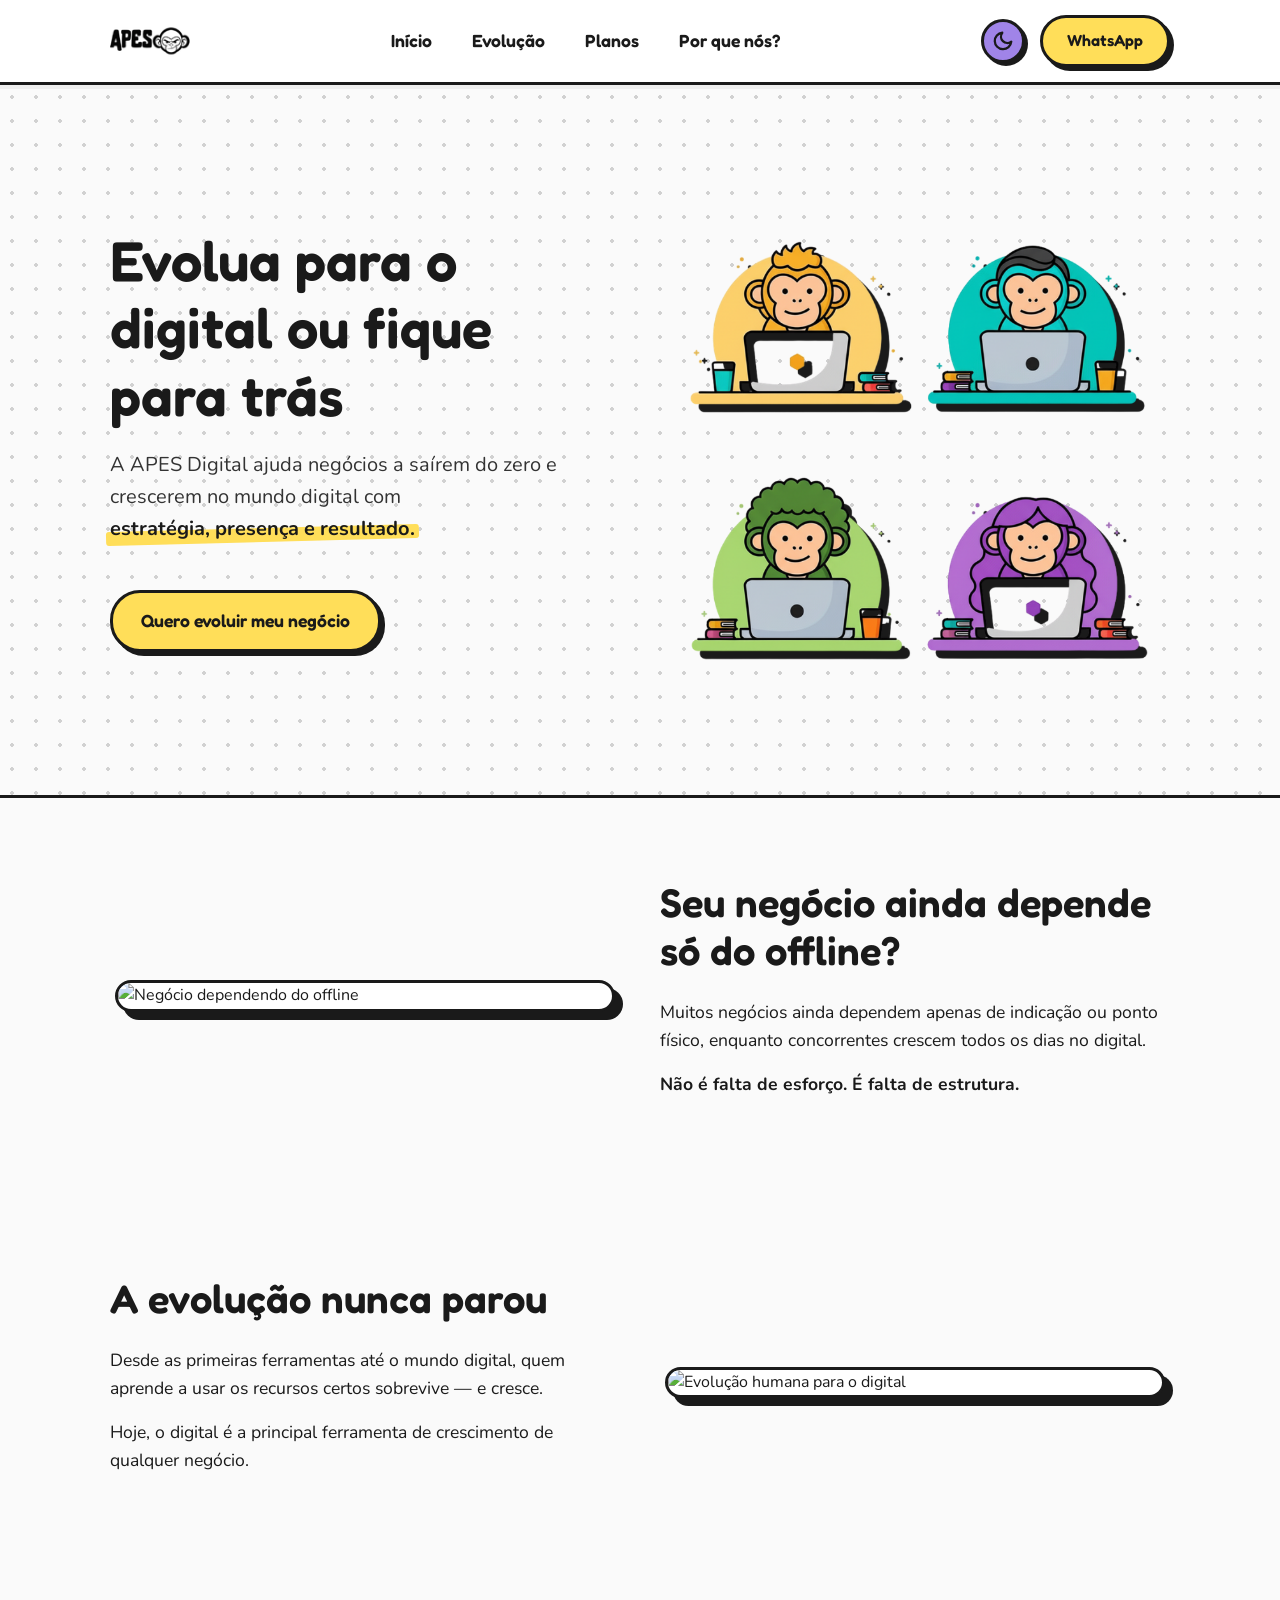
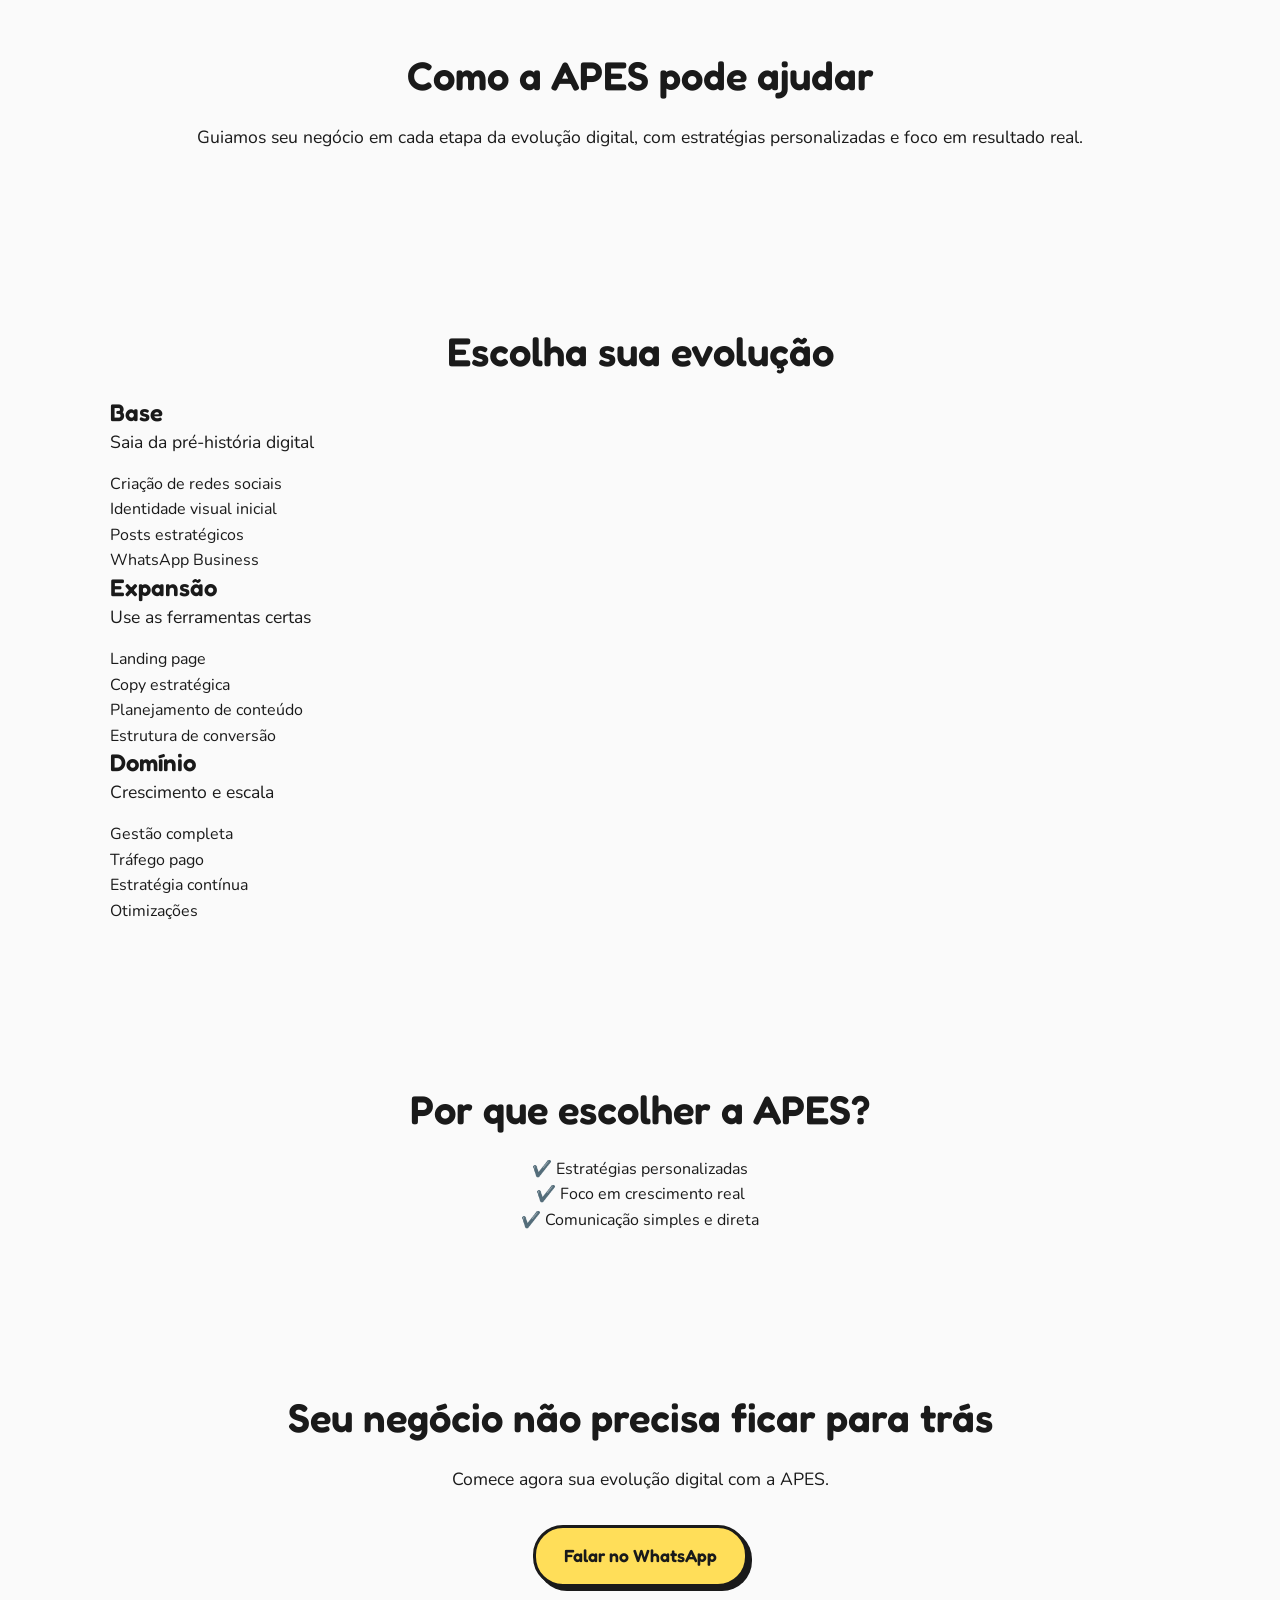
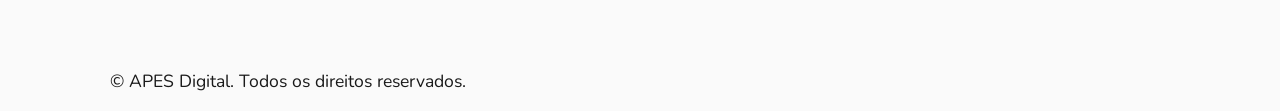
==== main.html @ 5cffe819 "0.1 Comecei a trabalhar no css criando os resets e variáveis para usar no restante do projeto  Criei" ====
<!doctype html>
<html lang="pt-BR">
  <head>
    <meta charset="UTF-8" />
    <meta name="viewport" content="width=device-width, initial-scale=1.0" />
    <title>APES Digital | Evolução Digital para Negócios</title>
    <meta name="description" content="A APES Digital ajuda negócios a saírem do zero e crescerem no digital com estratégias personalizadas, presença online e geração de resultados." />
    <link rel="icon" href="src/images/icons/favicon.ico" />

    <!-- Google Fonts -->
    <link rel="preconnect" href="https://fonts.googleapis.com">
    <link rel="preconnect" href="https://fonts.gstatic.com" crossorigin>
    <link href="https://fonts.googleapis.com/css2?family=Fredoka:wght@500;600;700&family=Nunito:wght@400;600;700&display=swap" rel="stylesheet">

    <!-- CSS -->
    <link rel="stylesheet" href="src/css/style.css" />
  </head>

  <body>
    <!-- HEADER -->
    <header id="header">
      <div class="container header-inner">
        <!-- LOGO -->
        <a href="#" class="logo">
          <img src="src/img/logo-header.png" alt="APES Digital" class="logo-img" />
          <span class="sr-only">APES Digital</span>
        </a>

        <!-- NAVEGAÇÃO -->
        <nav aria-label="Menu principal" class="desktop-nav">
          <ul class="nav-links">
            <li><a href="#hero">Início</a></li>
            <li><a href="#conceito">Evolução</a></li>
            <li><a href="#pacotes">Planos</a></li>
            <li><a href="#diferencial">Por que nós?</a></li>
          </ul>
        </nav>

        <!-- AÇÕES (Tema + Botão WhatsApp) -->
        <div class="header-actions">
          <!-- Botão Modo Escuro (Placeholder para o JS futuro) -->
          <button id="theme-toggle" class="btn-icon" aria-label="Alternar modo escuro" title="Modo Escuro">
            <!-- Ícone SVG de Lua com traços grossos -->
            <svg width="22" height="22" viewBox="0 0 24 24" fill="none" stroke="currentColor" stroke-width="2.5" stroke-linecap="round" stroke-linejoin="round">
              <path d="M21 12.79A9 9 0 1 1 11.21 3 7 7 0 0 0 21 12.79z"></path>
            </svg>
          </button>

          <a href="#contato" class="btn btn-primary">WhatsApp</a>
        </div>
      </div>
    </header>

    <main>
      <!-- HERO -->
      <section id="hero">
        <div class="container grid-2">
          <div class="hero-text">
            <h2>Evolua para o digital ou fique para trás</h2>
            <p>
              A APES Digital ajuda negócios a saírem do zero e crescerem no mundo digital com 
              <span class="marker-highlight">estratégia, presença e resultado.</span>
            </p>
            <a href="#contato" class="btn btn-primary">Quero evoluir meu negócio</a>
          </div>
          <div class="hero-img-container">
            <!-- PICTURE: Troca a imagem magicamente no celular e no PC -->
            <picture>
              <!-- Imagem para telas grandes (PC/Tablet) -->
              <source media="(min-width: 768px)" srcset="src/img/desenho-hero-large.png">
              <!-- Imagem padrão / Telas pequenas (Celular) -->
              <img src="src/img/desenho-hero-small.png" alt="Ilustração de evolução digital" class="hero-drop-img anim-float" />
            </picture>
          </div>
        </div>
      </section>

      <!-- PROBLEMA -->
      <section id="problema">
        <div class="container grid-2 reverse">
          <div class="section-img-container">
            <!-- IMAGEM PROBLEMA (Ex: Loja física vazia ou pessoa frustrada) -->
            <img src="src/images/offline-problem.png" alt="Negócio dependendo do offline" class="sketch-img" />
          </div>
          <div class="section-text">
            <h2>Seu negócio ainda depende só do offline?</h2>
            <p>Muitos negócios ainda dependem apenas de indicação ou ponto físico, enquanto concorrentes crescem todos os dias no digital.</p>
            <p><strong>Não é falta de esforço. É falta de estrutura.</strong></p>
          </div>
        </div>
      </section>

      <!-- CONCEITO -->
      <section id="conceito">
        <div class="container grid-2">
          <div class="section-text">
            <h2>A evolução nunca parou</h2>
            <p>Desde as primeiras ferramentas até o mundo digital, quem aprende a usar os recursos certos sobrevive — e cresce.</p>
            <p>Hoje, o digital é a principal ferramenta de crescimento de qualquer negócio.</p>
          </div>
          <div class="section-img-container">
            <!-- IMAGEM CONCEITO (Ex: A clássica evolução humana, mas terminando no notebook) -->
            <img src="src/images/evolution-concept.png" alt="Evolução humana para o digital" class="sketch-img" />
          </div>
        </div>
      </section>

      <!-- SOLUÇÃO -->
      <section id="solucao" class="text-center">
        <div class="container">
          <h2>Como a APES pode ajudar</h2>
          <p>Guiamos seu negócio em cada etapa da evolução digital, com estratégias personalizadas e foco em resultado real.</p>
        </div>
      </section>

      <!-- PACOTES -->
      <section id="pacotes">
        <div class="container">
          <h2 class="text-center">Escolha sua evolução</h2>
          <div class="cards-grid">
            <article class="card">
              <h3>Base</h3>
              <p>Saia da pré-história digital</p>
              <ul>
                <li>Criação de redes sociais</li>
                <li>Identidade visual inicial</li>
                <li>Posts estratégicos</li>
                <li>WhatsApp Business</li>
              </ul>
            </article>

            <article class="card highlight">
              <h3>Expansão</h3>
              <p>Use as ferramentas certas</p>
              <ul>
                <li>Landing page</li>
                <li>Copy estratégica</li>
                <li>Planejamento de conteúdo</li>
                <li>Estrutura de conversão</li>
              </ul>
            </article>

            <article class="card">
              <h3>Domínio</h3>
              <p>Crescimento e escala</p>
              <ul>
                <li>Gestão completa</li>
                <li>Tráfego pago</li>
                <li>Estratégia contínua</li>
                <li>Otimizações</li>
              </ul>
            </article>
          </div>
        </div>
      </section>

      <!-- DIFERENCIAL -->
      <section id="diferencial">
        <div class="container text-center">
          <h2>Por que escolher a APES?</h2>
          <ul class="diferenciais-list">
            <li>✔️ Estratégias personalizadas</li>
            <li>✔️ Foco em crescimento real</li>
            <li>✔️ Comunicação simples e direta</li>
          </ul>
        </div>
      </section>

      <!-- CTA FINAL -->
      <section id="contato" class="text-center">
        <div class="container">
          <h2>Seu negócio não precisa ficar para trás</h2>
          <p>Comece agora sua evolução digital com a APES.</p>
          <a href="https://wa.me/seunumeroaqui" class="btn btn-primary" target="_blank" rel="noopener">Falar no WhatsApp</a>
        </div>
      </section>
    </main>

    <!-- FOOTER -->
    <footer>
      <div class="container">
        <p>&copy; <span id="year"></span> APES Digital. Todos os direitos reservados.</p>
      </div>
    </footer>

    <script src="src/js/index.js"></script>
  </body>
</html>
---- src/css/style.css ----
/* =========================================
   1. VARIÁVEIS (DESIGN SYSTEM)
   ========================================= */
:root {
  /* Cores Base */
  --bg-color: #FAFAFA; /* Off-white, papel */
  --text-color: #1A1A1A; /* Tinta preta */
  --white: #FFFFFF;
  
  /* Paleta de Cores (Neo-Brutalism / Hand-Drawn) */
  --primary-color: #FFDE59; /* Amarelo principal (Destaque) */
  --primary-hover: #F2CC35;
  --secondary-color: #A084E8; /* Lilás vibrante (Contraste criativo) */
  --tertiary-color: #06D6A0; /* Verde-menta (Para coisas positivas/sucesso) */
  --accent-color: #FF6B6B; /* Coral/Avermelhado (Para alertas ou badges) */
  --highlight-color: #70D6FF; /* Azul claro (Para efeitos de marca-texto) */
  
  /* Bordas e Estilo Hand-Drawn */
  --border-color: #1A1A1A;
  --border-width: 3px;
  --border-radius-btn: 30px; 
  --border-radius-card: 16px;
  
  /* Sombras Sólidas (Efeito Desenho) */
  --sketch-shadow: 4px 4px 0px var(--border-color);
  --sketch-shadow-hover: 2px 2px 0px var(--border-color);
  --sketch-shadow-card: 8px 8px 0px var(--border-color);
  
  /* Tipografia */
  --font-headings: 'Fredoka', sans-serif;
  --font-body: 'Nunito', sans-serif;
  
  /* Espaçamentos */
  --section-padding: 80px 0;
}

/* =========================================
   2. RESETS E CONFIGURAÇÕES GERAIS
   ========================================= */
* {
  margin: 0;
  padding: 0;
  box-sizing: border-box;
}

html {
  scroll-behavior: smooth; /* Rolagem suave ao clicar nos links âncora */
}

body {
  background-color: var(--bg-color);
  color: var(--text-color);
  font-family: var(--font-body);
  line-height: 1.6;
  overflow-x: hidden;
  -webkit-font-smoothing: antialiased;
}

/* Tipografia Básica */
h1, h2, h3, h4 {
  font-family: var(--font-headings);
  color: var(--text-color);
  font-weight: 600;
  line-height: 1.2;
}

h1 { font-size: 2rem; }
h2 { font-size: 2.5rem; margin-bottom: 1.5rem; }
h3 { font-size: 1.5rem; }

p {
  font-size: 1.1rem;
  margin-bottom: 1rem;
}

a {
  text-decoration: none;
  color: var(--text-color);
}

ul {
  list-style: none;
}

/* =========================================
   3. ESTRUTURA E CONTAINERS
   ========================================= */
.container {
  width: 100%;
  max-width: 1100px;
  margin: 0 auto;
  padding: 0 20px;
}

section {
  padding: var(--section-padding);
}

/* =========================================
   4. LAYOUTS UTILITÁRIOS
   ========================================= */
.grid-2 {
  display: grid;
  grid-template-columns: 1fr 1fr;
  gap: 40px;
  align-items: center;
}

.text-center {
  text-align: center;
}

.sr-only {
  position: absolute;
  width: 1px;
  height: 1px;
  padding: 0;
  margin: -1px;
  overflow: hidden;
  clip: rect(0, 0, 0, 0);
  border: 0;
}

/* =========================================
   5. BOTÕES (O visual Hand-Drawn / WhatsApp)
   ========================================= */
.btn {
  display: inline-block;
  padding: 14px 28px;
  font-family: var(--font-headings);
  font-size: 1.1rem;
  font-weight: 600;
  text-align: center;
  border-radius: var(--border-radius-btn); /* Arredondado */
  border: var(--border-width) solid var(--border-color); /* Borda preta grossa */
  box-shadow: var(--sketch-shadow); /* Sombra dura de desenho */
  cursor: pointer;
  transition: all 0.2s ease-in-out;
  margin-top: 15px;
}

.btn:hover {
  transform: translate(2px, 2px); /* Efeito de ser pressionado */
  box-shadow: var(--sketch-shadow-hover);
}

/* Botão Amarelo de Destaque */
.btn-primary {
  background-color: var(--primary-color);
  color: var(--text-color);
}

.btn-primary:hover {
  background-color: var(--primary-hover);
}

/* Botão Transparente com Borda */
.btn-outline {
  background-color: transparent;
  color: var(--text-color);
}

.btn-outline:hover {
  background-color: var(--primary-color);
}

/* =========================================
   6. IMAGENS ESTILO SKETCH (Desenhado)
   ========================================= */
.sketch-img {
  width: 100%;
  max-width: 500px;
  height: auto;
  border: var(--border-width) solid var(--border-color);
  border-radius: var(--border-radius-card);
  box-shadow: var(--sketch-shadow-card);
  background-color: var(--white);
  object-fit: cover;
  display: block;
  margin: 0 auto;
}

/* Animação flutuante sutil para a imagem do Hero */
.anim-float {
  animation: float 4s ease-in-out infinite;
}

@keyframes float {
  0% { transform: translateY(0px); }
  50% { transform: translateY(-15px); }
  100% { transform: translateY(0px); }
}

/* =========================================
   7. HEADER E NAVEGAÇÃO REFINADOS
   ========================================= */
#header {
  padding: 15px 0;
  border-bottom: var(--border-width) solid var(--border-color);
  background-color: var(--white);
  position: sticky;
  top: 0;
  z-index: 100;
  box-shadow: 0 4px 0 rgba(26, 26, 26, 0.05); /* Sombra suave para separar o header da página */
}

.header-inner {
  display: flex;
  justify-content: space-between;
  align-items: center;
}

.logo-img {
  height: 40px;
  width: auto;
  display: block;
}

/* Container do link da Logo */
.logo {
  position: relative;
  display: inline-flex;
  align-items: center;
  z-index: 1; /* Cria um contexto de empilhamento para a imagem ficar na frente */
  text-decoration: none;
}

/* Imagem da Logo precisa ficar na frente do risco */
.logo-img {
  height: 40px; 
  width: auto;
  display: block;
  position: relative;
  z-index: 2; /* Fica acima da animação (z-index: 0) */
  transition: transform 0.2s ease;
}

/* Efeito de marca-texto atrás da logo */
.logo::after {
  content: '';
  position: absolute;
  /* Ajuste o 'bottom' e o 'height' dependendo do formato da sua logo */
  bottom: 0px; 
  left: -5%; /* Começa um pouquinho antes da logo */
  width: 110%; /* Termina um pouquinho depois da logo */
  height: 10px; /* Espessura do risco do marca-texto */
  background-color: var(--primary-color); /* Amarelo vibrante */
  z-index: 0; /* Fica atrás da imagem */
  border-radius: 8px;
  transform: scaleX(0); /* Escondido por padrão */
  transform-origin: left; /* A animação começa da esquerda para a direita */
  transition: transform 0.4s cubic-bezier(0.175, 0.885, 0.32, 1.275);
}

/* Quando passa o mouse na logo */
.logo:hover::after {
  transform: scaleX(1);
}

/* Efeito extra: a logo dá um leve "pulo" pra frente */
.logo:hover .logo-img {
  transform: translateY(-2px);
}

/* Links de Navegação */
.desktop-nav {
  display: flex;
}

.nav-links {
  display: flex;
  gap: 30px;
  align-items: center;
}

.nav-links a {
  font-family: var(--font-headings);
  font-size: 1.1rem;
  font-weight: 600;
  position: relative;
  z-index: 1;
  padding: 0 5px;
  transition: color 0.2s ease;
}

/* Efeito "Marca-texto" usando as novas cores */
.nav-links a::after {
  content: '';
  position: absolute;
  bottom: 2px;
  left: 0;
  width: 100%;
  height: 8px;
  background-color: var(--highlight-color); /* Usa o azul claro */
  z-index: -1;
  border-radius: 4px;
  transform: scaleX(0); /* Escondido por padrão */
  transform-origin: left;
  transition: transform 0.3s cubic-bezier(0.175, 0.885, 0.32, 1.275);
}

.nav-links a:hover::after {
  transform: scaleX(1); /* Anima como se alguém passasse a caneta */
}

/* Área de Ações (Botões da direita) */
.header-actions {
  display: flex;
  align-items: center;
  gap: 15px;
}

.header-actions .btn {
  margin-top: 0;
  padding: 10px 24px;
  font-size: 1rem;
}

/* Botão Ícone Circular (Tema) */
.btn-icon {
  width: 44px;
  height: 44px;
  border-radius: 50%;
  border: var(--border-width) solid var(--border-color);
  background-color: var(--secondary-color); /* Lilás vibrante */
  color: var(--text-color);
  display: flex;
  justify-content: center;
  align-items: center;
  cursor: pointer;
  box-shadow: 3px 3px 0px var(--border-color); /* Sombra redonda de desenho */
  transition: all 0.2s ease;
}

.btn-icon:hover {
  transform: translate(2px, 2px);
  box-shadow: 1px 1px 0px var(--border-color);
}

/* Ajuste Responsivo do Header */
@media (max-width: 900px) {
  .desktop-nav {
    display: none; /* Esconde menu texto no mobile por enquanto */
  }
}

/* =========================================
   8. HERO SECTION & CONTRASTE
   ========================================= */
#hero {
  padding: 100px 0;
  /* Cria contraste com o header branco */
  background-color: var(--bg-color); 
  /* Efeito "Caderno de Esboço" (Pontilhados no fundo) */
  background-image: radial-gradient(#d1d1d1 2px, transparent 2px);
  background-size: 24px 24px; /* Distância entre os pontinhos */
  border-bottom: var(--border-width) solid var(--border-color);
}

#hero h2 {
  font-size: 3.5rem;
  margin-bottom: 20px;
}

#hero p {
  font-size: 1.25rem;
  margin-bottom: 30px;
  color: #333; /* Um pouco mais escuro para ler bem em cima dos pontinhos */
}

/* =========================================
   EFEITOS VISUAIS: MARCA-TEXTO
   ========================================= */
.marker-highlight {
  position: relative;
  display: inline-block;
  font-weight: 700;
  color: var(--text-color);
  z-index: 1;
}

/* O "risco" do marca texto */
.marker-highlight::after {
  content: '';
  position: absolute;
  bottom: 3px;
  left: -4px;
  right: -4px;
  height: 14px; /* Altura do risco da caneta */
  background-color: var(--primary-color); /* Amarelo da sua paleta */
  z-index: -1;
  /* Uma leve rotação para parecer que foi feito à mão de verdade */
  transform: rotate(-1.5deg); 
  border-radius: 3px;
}

/* =========================================
   IMAGEM COM SOMBRA DROP-SHADOW (Contorno do PNG)
   ========================================= */
.hero-drop-img {
  width: 100%;
  max-width: 550px; /* Tamanho limite da imagem */
  height: auto;
  display: block;
  margin: 0 auto;
  /* A MÁGICA: Em vez de box-shadow, usamos drop-shadow para seguir o corte do PNG */
  filter: drop-shadow(8px 8px 0px var(--border-color));
  /* Removemos bordas e fundos para o PNG ficar limpo */
  border: none;
  background-color: transparent;
}

/* =========================================
   9. RESPONSIVO BÁSICO PARA O GRID
   ========================================= */
@media (max-width: 768px) {
  .grid-2 {
    grid-template-columns: 1fr;
    text-align: center;
  }
  
  .grid-2.reverse .section-img-container {
    order: -1; /* Faz a imagem subir no mobile */
  }

  #hero h2 {
    font-size: 2.5rem;
  }
  
  #header nav {
    flex-direction: column;
    gap: 15px;
  }
}
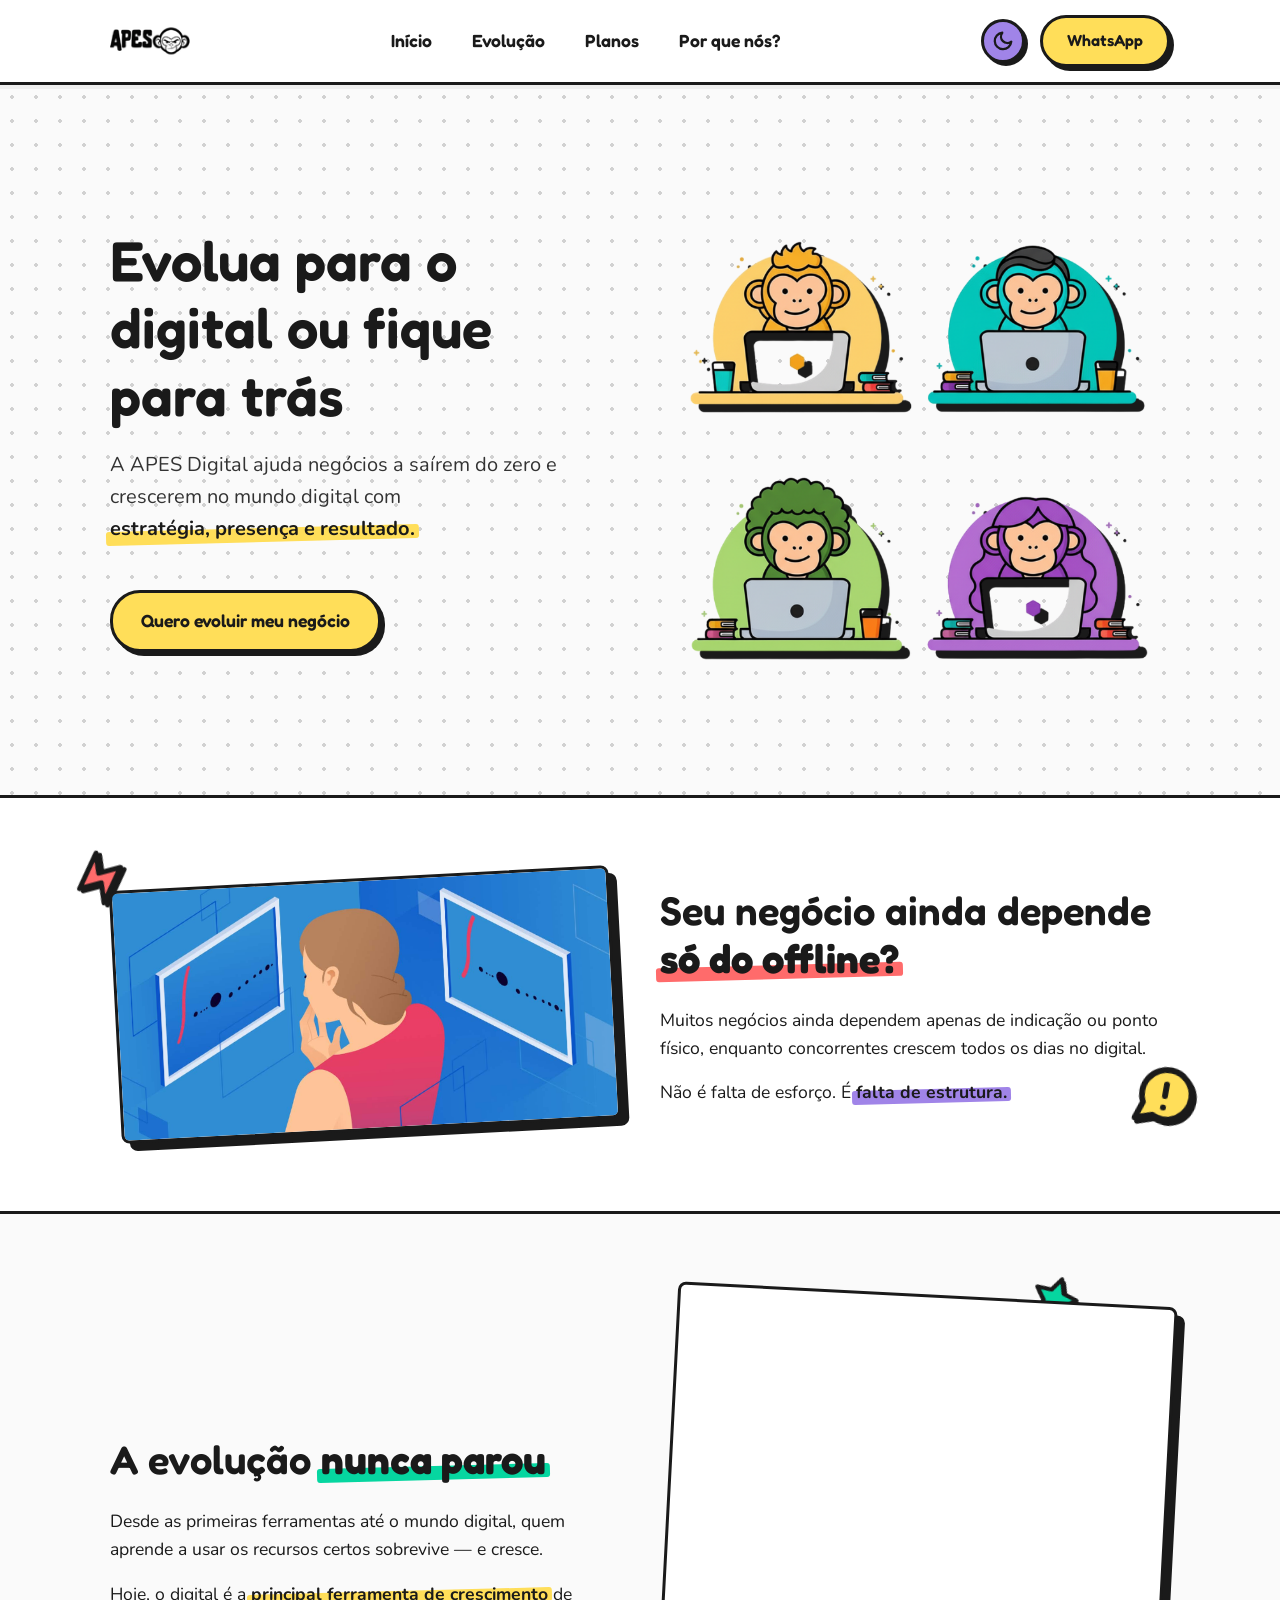
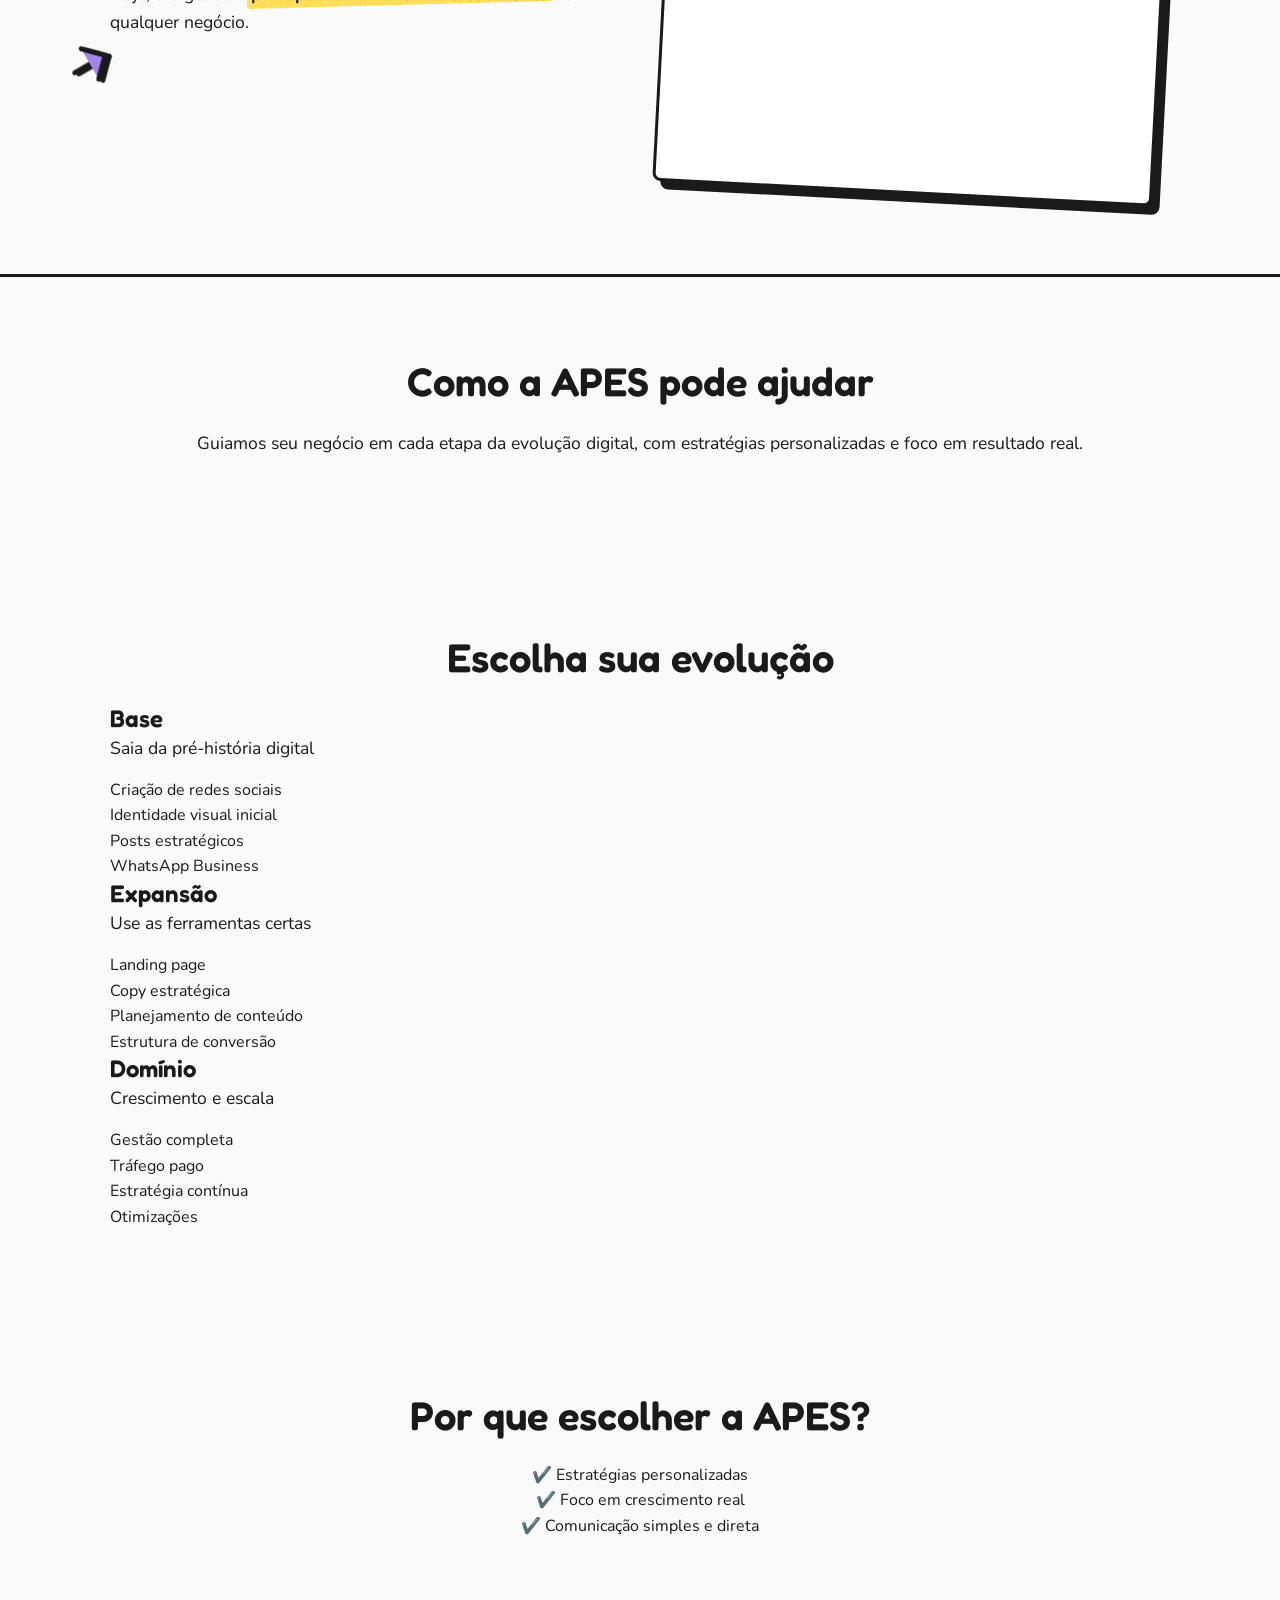
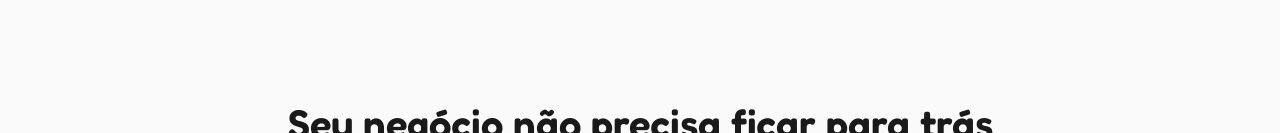
==== commit e4b4279d: "0.2 Dando sequência na estilização" ====
--- a/main.html
+++ b/main.html
@@ -59,7 +59,7 @@
             <h2>Evolua para o digital ou fique para trás</h2>
             <p>
               A APES Digital ajuda negócios a saírem do zero e crescerem no mundo digital com 
-              <span class="marker-highlight">estratégia, presença e resultado.</span>
+              <span class="marker-highlight marker-yellow">estratégia, presença e resultado.</span>
             </p>
             <a href="#contato" class="btn btn-primary">Quero evoluir meu negócio</a>
           </div>
@@ -79,13 +79,16 @@
       <section id="problema">
         <div class="container grid-2 reverse">
           <div class="section-img-container">
-            <!-- IMAGEM PROBLEMA (Ex: Loja física vazia ou pessoa frustrada) -->
-            <img src="src/images/offline-problem.png" alt="Negócio dependendo do offline" class="sketch-img" />
+            <!-- PICTURE para o JPG: Telas grandes e pequenas -->
+            <picture>
+              <source media="(min-width: 768px)" srcset="src/img/teste.jpg">
+              <img src="src/img/problema-small.jpg" alt="Negócio dependendo do offline" class="sketch-img rotate-left" />
+            </picture>
           </div>
           <div class="section-text">
-            <h2>Seu negócio ainda depende só do offline?</h2>
+            <h2>Seu negócio ainda depende <span class="marker-highlight marker-coral">só do offline?</span></h2>
             <p>Muitos negócios ainda dependem apenas de indicação ou ponto físico, enquanto concorrentes crescem todos os dias no digital.</p>
-            <p><strong>Não é falta de esforço. É falta de estrutura.</strong></p>
+            <p>Não é falta de esforço. É <span class="marker-highlight marker-lilac">falta de estrutura.</span></p>
           </div>
         </div>
       </section>
@@ -94,13 +97,16 @@
       <section id="conceito">
         <div class="container grid-2">
           <div class="section-text">
-            <h2>A evolução nunca parou</h2>
+            <h2>A evolução <span class="marker-highlight marker-mint">nunca parou</span></h2>
             <p>Desde as primeiras ferramentas até o mundo digital, quem aprende a usar os recursos certos sobrevive — e cresce.</p>
-            <p>Hoje, o digital é a principal ferramenta de crescimento de qualquer negócio.</p>
+            <p>Hoje, o digital é a <span class="marker-highlight marker-yellow">principal ferramenta de crescimento</span> de qualquer negócio.</p>
           </div>
           <div class="section-img-container">
-            <!-- IMAGEM CONCEITO (Ex: A clássica evolução humana, mas terminando no notebook) -->
-            <img src="src/images/evolution-concept.png" alt="Evolução humana para o digital" class="sketch-img" />
+            <!-- PICTURE para o JPG: Telas grandes e pequenas -->
+            <picture>
+              <source media="(min-width: 768px)" srcset="src/img/conceito-large.jpg">
+              <img src="src/img/conceito-small.jpg" alt="Evolução humana para o digital" class="sketch-img rotate-right" />
+            </picture>
           </div>
         </div>
       </section>
--- a/src/css/style.css
+++ b/src/css/style.css
@@ -33,6 +33,36 @@
   /* Espaçamentos */
   --section-padding: 80px 0;
 }
+
+/* =========================================
+   EFEITOS VISUAIS: MARCA-TEXTO
+   ========================================= */
+.marker-highlight {
+  position: relative;
+  display: inline-block;
+  font-weight: 700;
+  color: var(--text-color);
+  z-index: 1;
+}
+
+.marker-highlight::after {
+  content: '';
+  position: absolute;
+  bottom: 3px;
+  left: -4px;
+  right: -4px;
+  height: 14px; 
+  z-index: -1;
+  transform: rotate(-1.5deg); 
+  border-radius: 3px;
+}
+
+/* Cores específicas para dar vida! */
+.marker-yellow::after { background-color: var(--primary-color); }
+.marker-lilac::after  { background-color: var(--secondary-color); }
+.marker-mint::after   { background-color: var(--tertiary-color); }
+.marker-coral::after  { background-color: var(--accent-color); }
+
 
 /* =========================================
    2. RESETS E CONFIGURAÇÕES GERAIS
@@ -369,29 +399,125 @@
 }
 
 /* =========================================
-   EFEITOS VISUAIS: MARCA-TEXTO
-   ========================================= */
-.marker-highlight {
+   9. SEÇÕES (CONTRASTE DE FUNDO)
+   ========================================= */
+/* O Problema volta para o fundo branco para contrastar com o Hero (que tem pontinhos) */
+#problema {
+  background-color: var(--white);
+  border-bottom: var(--border-width) solid var(--border-color);
+}
+
+/* O Conceito usa o fundo Off-white, criando um efeito de listras horizontais grandes no site */
+#conceito {
+  background-color: var(--bg-color);
+  border-bottom: var(--border-width) solid var(--border-color);
+}
+
+/* =========================================
+   10. ADESIVOS DE FUNDO (ESTILO WHATSAPP)
+   - Feitos com SVG Inline para ser 100% leve
+   ========================================= */
+
+/* Prepara os containers para segurar os adesivos */
+#problema .container,
+#conceito .container {
   position: relative;
-  display: inline-block;
-  font-weight: 700;
-  color: var(--text-color);
-  z-index: 1;
-}
-
-/* O "risco" do marca texto */
-.marker-highlight::after {
-  content: '';
-  position: absolute;
-  bottom: 3px;
-  left: -4px;
-  right: -4px;
-  height: 14px; /* Altura do risco da caneta */
-  background-color: var(--primary-color); /* Amarelo da sua paleta */
-  z-index: -1;
-  /* Uma leve rotação para parecer que foi feito à mão de verdade */
-  transform: rotate(-1.5deg); 
-  border-radius: 3px;
+  z-index: 1; /* Garante que os adesivos fiquem atrás do texto principal */
+}
+
+/* Estilo base para todos os adesivos */
+.sticker {
+  position: absolute;
+  z-index: -1;
+  filter: drop-shadow(4px 4px 0px var(--border-color));
+  opacity: 0.85; /* Levemente transparente para não atrapalhar a leitura */
+  animation: float-sticker 6s ease-in-out infinite;
+}
+
+@keyframes float-sticker {
+  0% { transform: translateY(0) rotate(0deg); }
+  50% { transform: translateY(-10px) rotate(5deg); }
+  100% { transform: translateY(0) rotate(0deg); }
+}
+
+/* -----------------------------------------
+   ADESIVOS DA SEÇÃO: PROBLEMA
+   ----------------------------------------- */
+/* Adesivo 1: Raio (Coral) no canto superior esquerdo */
+#problema .container::before {
+  content: '';
+  position: absolute;
+  top: -30px;
+  left: -20px;
+  width: 60px;
+  height: 60px;
+  z-index: -1;
+  filter: drop-shadow(3px 3px 0px var(--border-color));
+  animation: float-sticker 5s ease-in-out infinite;
+  /* Código SVG do Raio */
+  background: url("data:image/svg+xml,%3Csvg xmlns='http://www.w3.org/2000/svg' viewBox='0 0 24 24' fill='%23FF6B6B' stroke='%231A1A1A' stroke-width='2' stroke-linecap='round' stroke-linejoin='round'%3E%3Cpolygon points='13 2 3 14 12 14 11 22 21 10 12 10 13 2'/%3E%3C/svg%3E") no-repeat center;
+  transform: rotate(-15deg);
+}
+
+/* Adesivo 2: Balão de exclamação (Amarelo) no canto inferior direito */
+#problema .container::after {
+  content: '';
+  position: absolute;
+  bottom: 0px;
+  right: -10px;
+  width: 70px;
+  height: 70px;
+  z-index: -1;
+  filter: drop-shadow(3px 3px 0px var(--border-color));
+  animation: float-sticker 7s ease-in-out infinite reverse;
+  /* Código SVG do Balão */
+  background: url("data:image/svg+xml,%3Csvg xmlns='http://www.w3.org/2000/svg' viewBox='0 0 24 24' fill='%23FFDE59' stroke='%231A1A1A' stroke-width='2' stroke-linecap='round' stroke-linejoin='round'%3E%3Cpath d='M21 11.5a8.38 8.38 0 0 1-.9 3.8 8.5 8.5 0 0 1-7.6 4.7 8.38 8.38 0 0 1-3.8-.9L3 21l1.9-5.7a8.38 8.38 0 0 1-.9-3.8 8.5 8.5 0 0 1 4.7-7.6 8.38 8.38 0 0 1 3.8-.9h.5a8.48 8.48 0 0 1 8 8v.5z'/%3E%3Cline x1='12' y1='8' x2='12' y2='12'/%3E%3Cline x1='12' y1='16' x2='12.01' y2='16'/%3E%3C/svg%3E") no-repeat center;
+  transform: rotate(10deg);
+}
+
+/* -----------------------------------------
+   ADESIVOS DA SEÇÃO: CONCEITO
+   ----------------------------------------- */
+/* Adesivo 3: Estrela (Menta) no canto superior direito */
+#conceito .container::before {
+  content: '';
+  position: absolute;
+  top: -20px;
+  right: 10%;
+  width: 50px;
+  height: 50px;
+  z-index: -1;
+  filter: drop-shadow(3px 3px 0px var(--border-color));
+  animation: float-sticker 6s ease-in-out infinite;
+  /* Código SVG da Estrela */
+  background: url("data:image/svg+xml,%3Csvg xmlns='http://www.w3.org/2000/svg' viewBox='0 0 24 24' fill='%2306D6A0' stroke='%231A1A1A' stroke-width='2' stroke-linecap='round' stroke-linejoin='round'%3E%3Cpolygon points='12 2 15.09 8.26 22 9.27 17 14.14 18.18 21.02 12 17.77 5.82 21.02 7 14.14 2 9.27 8.91 8.26 12 2'/%3E%3C/svg%3E") no-repeat center;
+  transform: rotate(20deg);
+}
+
+/* Adesivo 4: Seta desenhada (Lilás) apontando para o texto */
+#conceito .container::after {
+  content: '';
+  position: absolute;
+  bottom: 20%;
+  left: -30px;
+  width: 60px;
+  height: 60px;
+  z-index: -1;
+  filter: drop-shadow(3px 3px 0px var(--border-color));
+  animation: float-sticker 5s ease-in-out infinite reverse;
+  /* Código SVG da Seta Desenhada */
+  background: url("data:image/svg+xml,%3Csvg xmlns='http://www.w3.org/2000/svg' viewBox='0 0 24 24' fill='%23A084E8' stroke='%231A1A1A' stroke-width='2' stroke-linecap='round' stroke-linejoin='round'%3E%3Cline x1='5' y1='12' x2='19' y2='12'/%3E%3Cpolyline points='12 5 19 12 12 19'/%3E%3C/svg%3E") no-repeat center;
+  transform: rotate(-30deg);
+}
+
+/* Esconde os adesivos no celular se a tela for muito pequena para não poluir */
+@media (max-width: 768px) {
+  #problema .container::before,
+  #problema .container::after,
+  #conceito .container::before,
+  #conceito .container::after {
+    display: none;
+  }
 }
 
 /* =========================================
@@ -411,7 +537,7 @@
 }
 
 /* =========================================
-   9. RESPONSIVO BÁSICO PARA O GRID
+   RESPONSIVO BÁSICO PARA O GRID
    ========================================= */
 @media (max-width: 768px) {
   .grid-2 {
@@ -431,4 +557,35 @@
     flex-direction: column;
     gap: 15px;
   }
+}
+
+/* =========================================
+   ESTILOS DE IMAGEM JPG (Scrapbook / Fotos coladas)
+   ========================================= */
+/* (A classe .sketch-img já deve ter border e box-shadow que criamos antes) */
+.sketch-img {
+  width: 100%;
+  max-width: 500px;
+  height: auto;
+  border: var(--border-width) solid var(--border-color);
+  border-radius: 8px; /* Borda um pouco menos redonda, parecendo uma foto revelada */
+  box-shadow: var(--sketch-shadow-card);
+  display: block;
+  margin: 0 auto;
+  transition: transform 0.3s ease, box-shadow 0.3s ease;
+}
+
+/* Efeito Scrapbook: Rotaciona levemente as fotos */
+.rotate-left {
+  transform: rotate(-3deg);
+}
+
+.rotate-right {
+  transform: rotate(3deg);
+}
+
+/* Efeito Hover: Quando passa o mouse, a foto "desentorta" e vem pra frente */
+.rotate-left:hover, .rotate-right:hover {
+  transform: rotate(0deg) scale(1.03);
+  box-shadow: 12px 12px 0px var(--border-color); /* A sombra aumenta para parecer mais alta */
 }
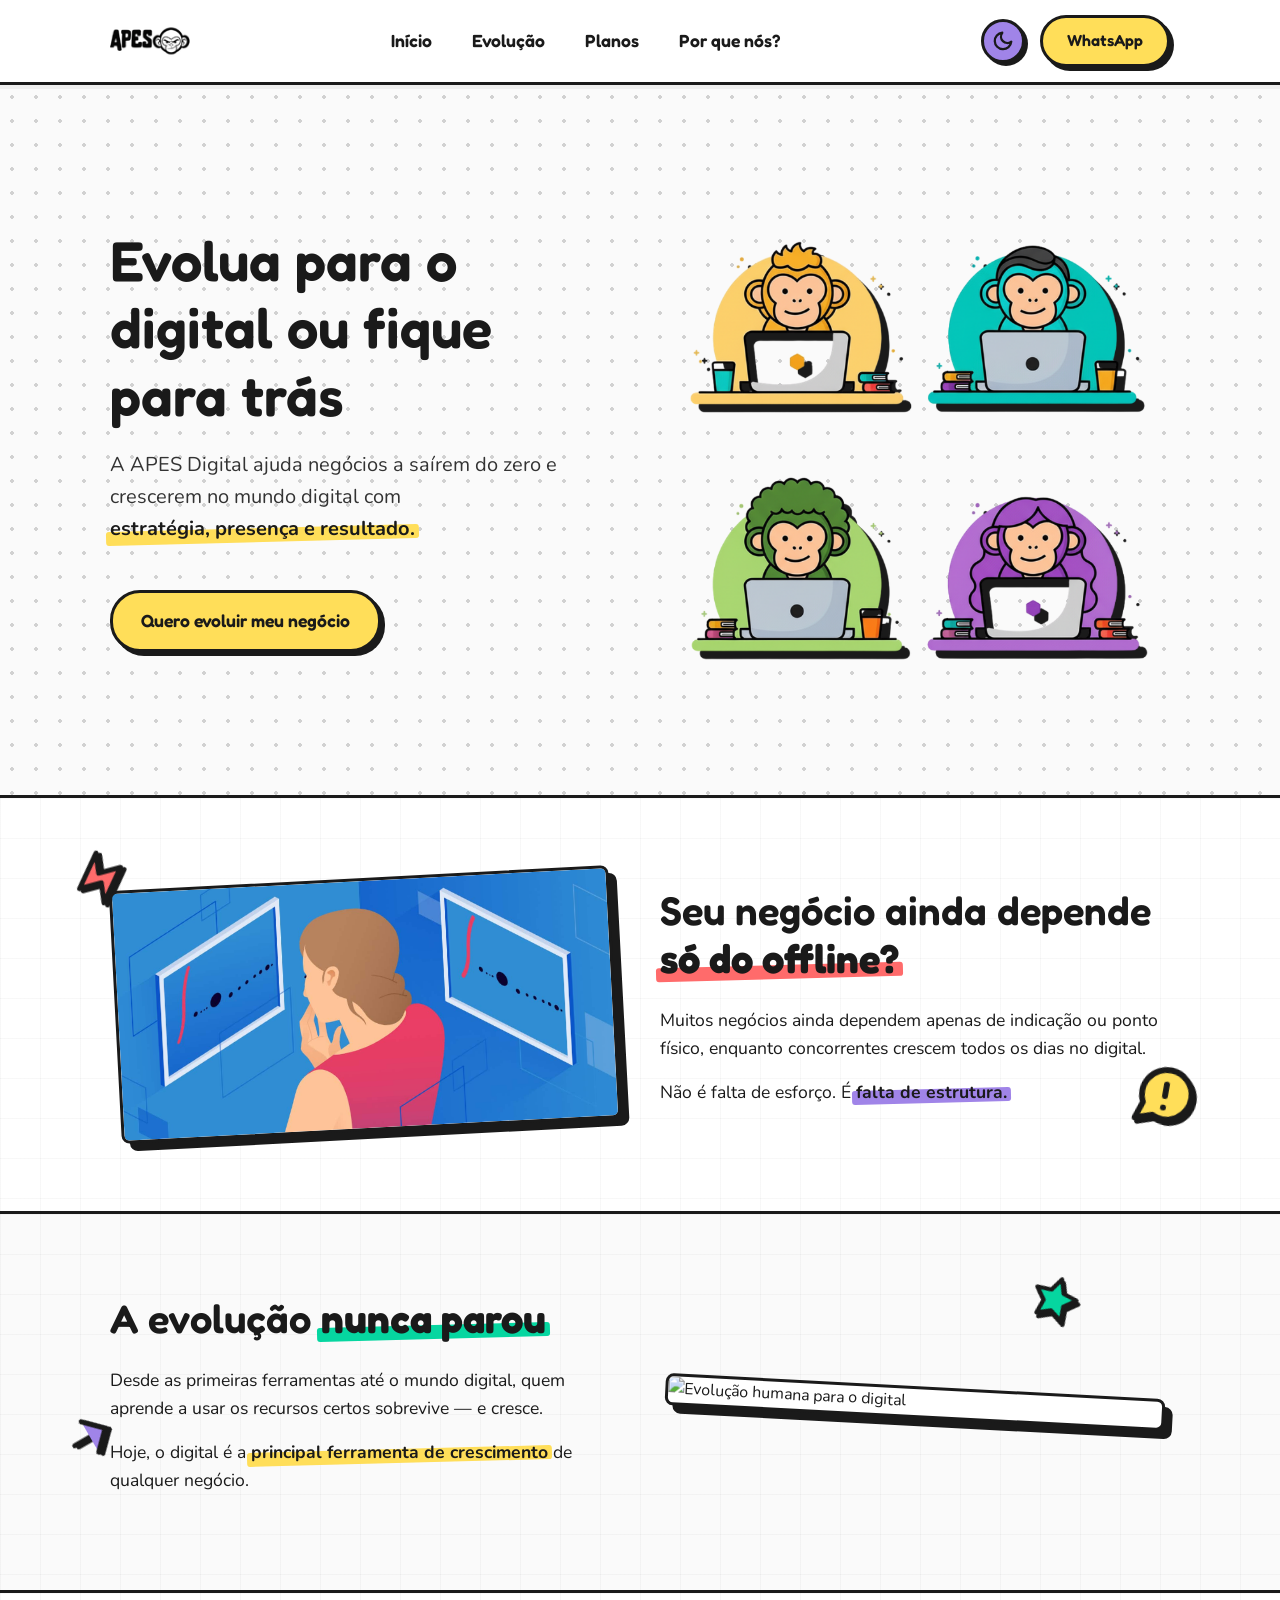
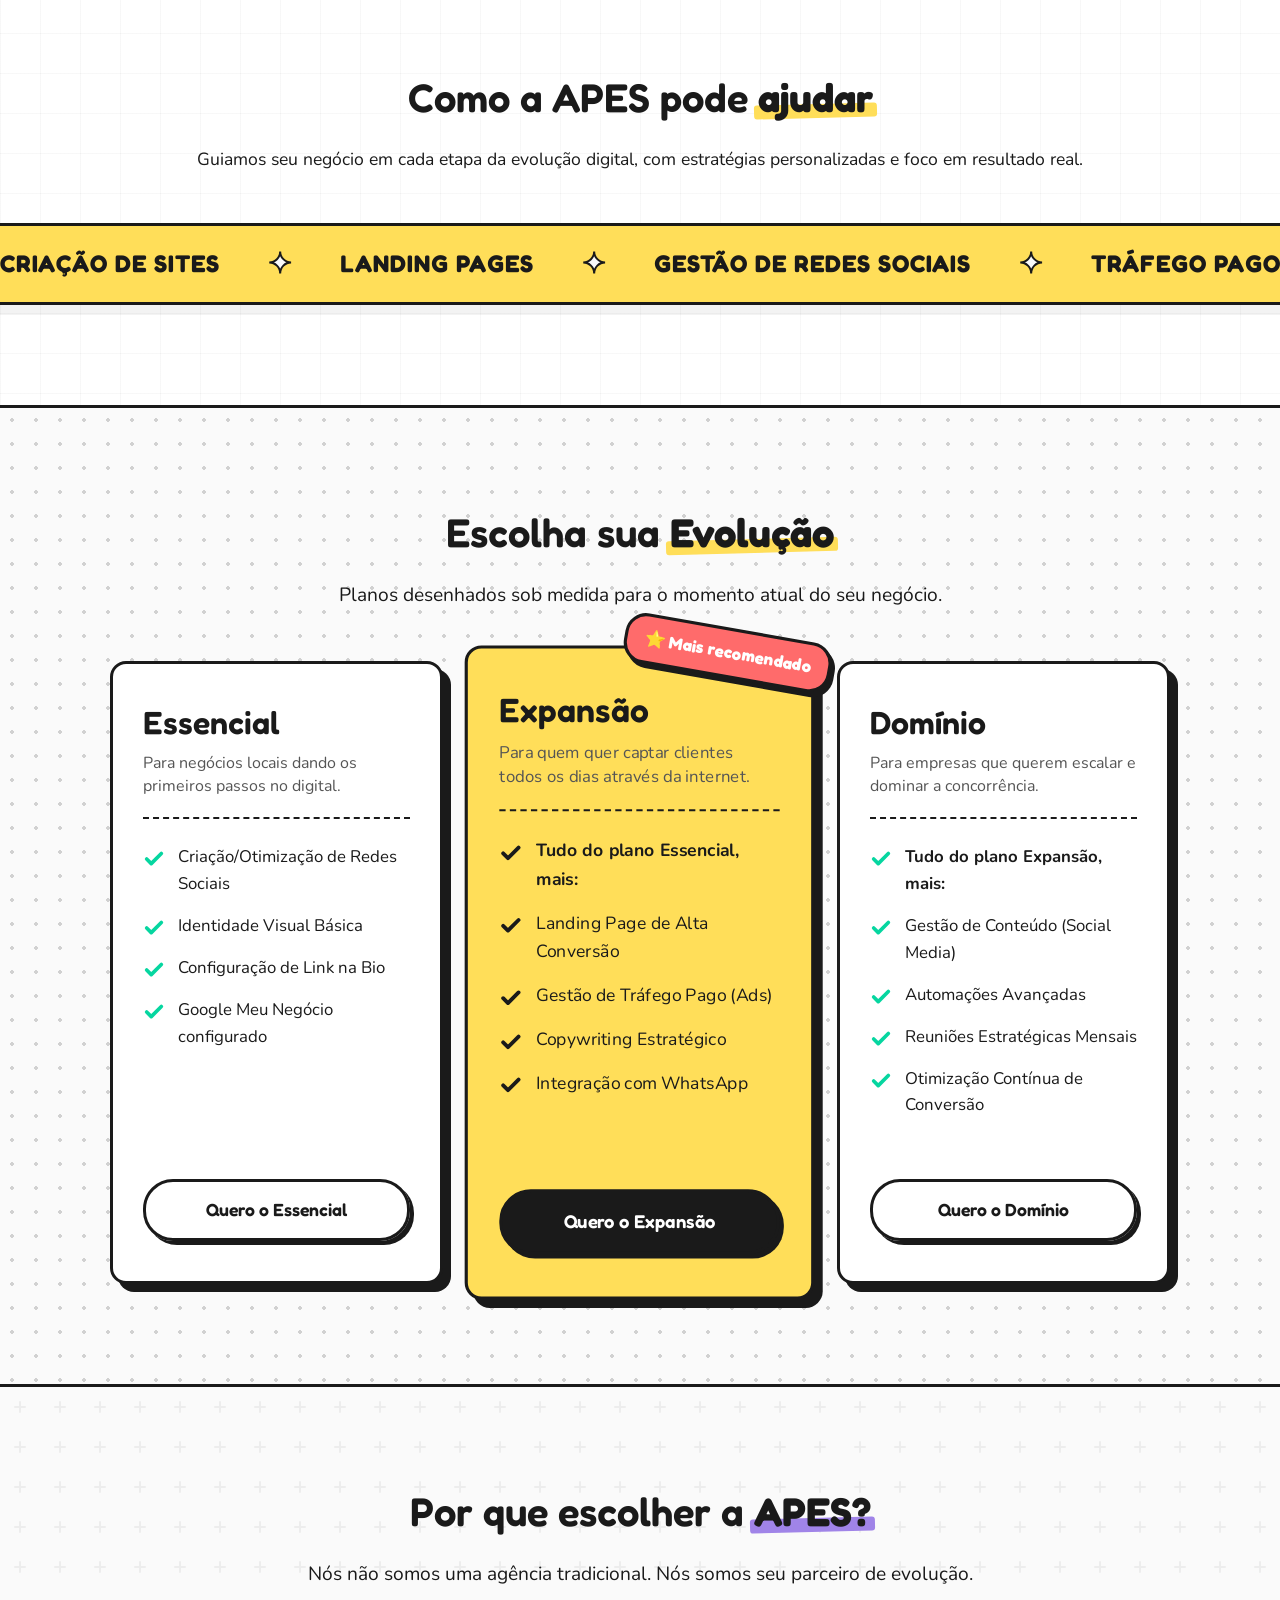
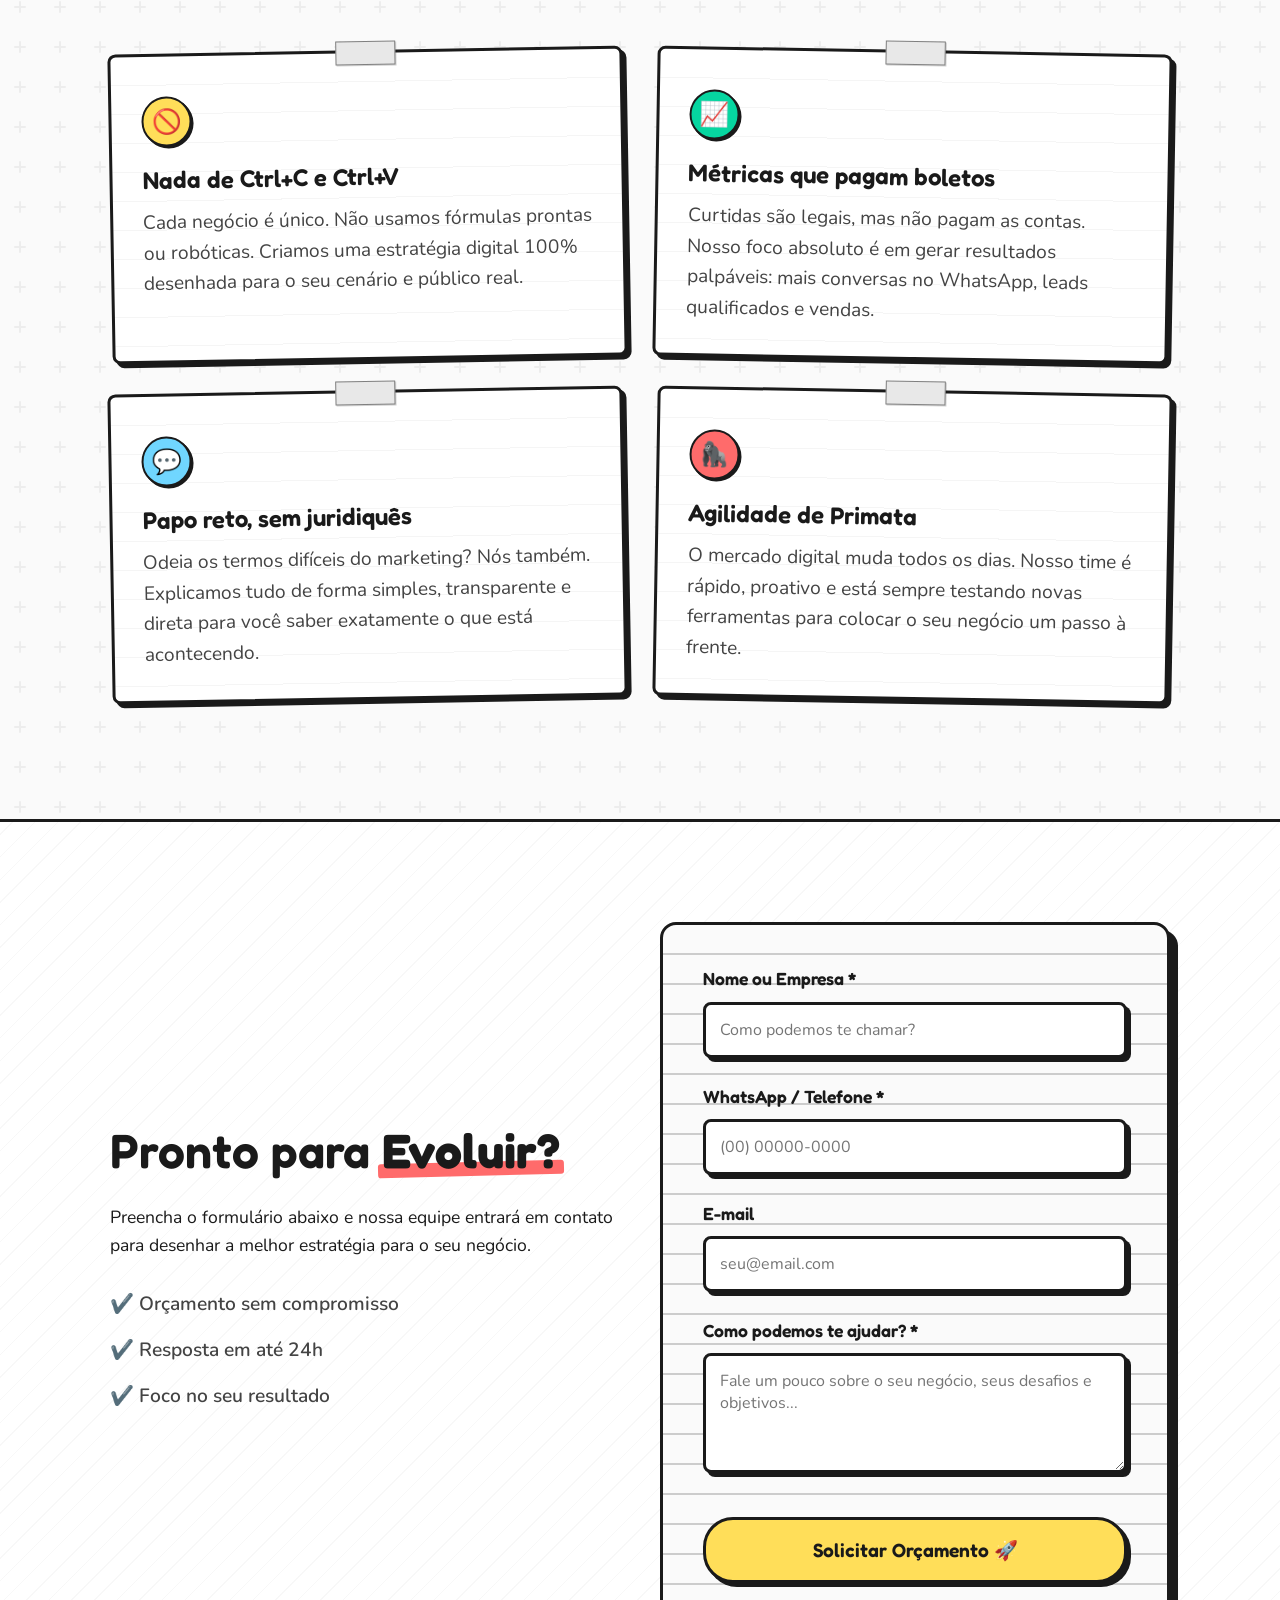
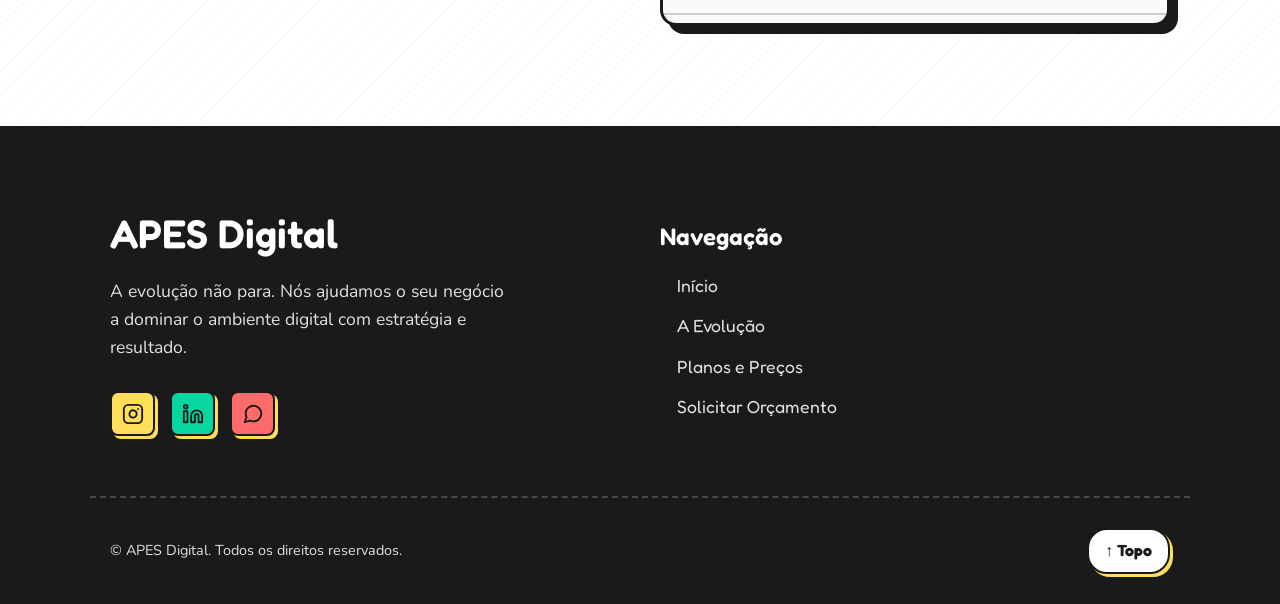
==== commit 55f50add: "0.3 Hoje tive muito progresso, estilizei quase todo o site criei a seção de contato footer foi refor" ====
--- a/main.html
+++ b/main.html
@@ -55,7 +55,7 @@
       <!-- HERO -->
       <section id="hero">
         <div class="container grid-2">
-          <div class="hero-text">
+          <div class="hero-text reveal">
             <h2>Evolua para o digital ou fique para trás</h2>
             <p>
               A APES Digital ajuda negócios a saírem do zero e crescerem no mundo digital com 
@@ -63,7 +63,7 @@
             </p>
             <a href="#contato" class="btn btn-primary">Quero evoluir meu negócio</a>
           </div>
-          <div class="hero-img-container">
+          <div class="hero-img-container reveal delay-1">
             <!-- PICTURE: Troca a imagem magicamente no celular e no PC -->
             <picture>
               <!-- Imagem para telas grandes (PC/Tablet) -->
@@ -78,14 +78,14 @@
       <!-- PROBLEMA -->
       <section id="problema">
         <div class="container grid-2 reverse">
-          <div class="section-img-container">
+          <div class="section-img-container reveal">
             <!-- PICTURE para o JPG: Telas grandes e pequenas -->
             <picture>
               <source media="(min-width: 768px)" srcset="src/img/teste.jpg">
               <img src="src/img/problema-small.jpg" alt="Negócio dependendo do offline" class="sketch-img rotate-left" />
             </picture>
           </div>
-          <div class="section-text">
+          <div class="section-text eal delay-1">
             <h2>Seu negócio ainda depende <span class="marker-highlight marker-coral">só do offline?</span></h2>
             <p>Muitos negócios ainda dependem apenas de indicação ou ponto físico, enquanto concorrentes crescem todos os dias no digital.</p>
             <p>Não é falta de esforço. É <span class="marker-highlight marker-lilac">falta de estrutura.</span></p>
@@ -96,12 +96,12 @@
       <!-- CONCEITO -->
       <section id="conceito">
         <div class="container grid-2">
-          <div class="section-text">
+          <div class="section-text reveal">
             <h2>A evolução <span class="marker-highlight marker-mint">nunca parou</span></h2>
             <p>Desde as primeiras ferramentas até o mundo digital, quem aprende a usar os recursos certos sobrevive — e cresce.</p>
             <p>Hoje, o digital é a <span class="marker-highlight marker-yellow">principal ferramenta de crescimento</span> de qualquer negócio.</p>
           </div>
-          <div class="section-img-container">
+          <div class="section-img-container reveal delay-1">
             <!-- PICTURE para o JPG: Telas grandes e pequenas -->
             <picture>
               <source media="(min-width: 768px)" srcset="src/img/conceito-large.jpg">
@@ -112,80 +112,248 @@
       </section>
 
       <!-- SOLUÇÃO -->
-      <section id="solucao" class="text-center">
-        <div class="container">
-          <h2>Como a APES pode ajudar</h2>
+      <section id="solucao" class="text-center overflow-hidden">
+        <div class="container reveal">
+          <h2>Como a APES pode <span class="marker-highlight marker-yellow">ajudar</span></h2>
           <p>Guiamos seu negócio em cada etapa da evolução digital, com estratégias personalizadas e foco em resultado real.</p>
         </div>
-      </section>
-
-      <!-- PACOTES -->
+
+        <!-- CARROSSEL INFINITO DE SERVIÇOS (Fita Colada) -->
+        <div class="marquee-wrapper reveal delay-1">
+          <div class="marquee-track">
+            <!-- CONJUNTO 1 -->
+            <span class="marquee-item">Criação de Sites</span>
+            <span class="marquee-star">✦</span>
+            <span class="marquee-item">Landing Pages</span>
+            <span class="marquee-star">✦</span>
+            <span class="marquee-item">Gestão de Redes Sociais</span>
+            <span class="marquee-star">✦</span>
+            <span class="marquee-item">Tráfego Pago</span>
+            <span class="marquee-star">✦</span>
+            <span class="marquee-item">Identidade Visual</span>
+            <span class="marquee-star">✦</span>
+            <span class="marquee-item">Copywriting</span>
+            <span class="marquee-star">✦</span>
+
+            <!-- CONJUNTO 2 (Cópia exata para o loop infinito funcionar perfeitamente) -->
+            <span class="marquee-item">Criação de Sites</span>
+            <span class="marquee-star">✦</span>
+            <span class="marquee-item">Landing Pages</span>
+            <span class="marquee-star">✦</span>
+            <span class="marquee-item">Gestão de Redes Sociais</span>
+            <span class="marquee-star">✦</span>
+            <span class="marquee-item">Tráfego Pago</span>
+            <span class="marquee-star">✦</span>
+            <span class="marquee-item">Identidade Visual</span>
+            <span class="marquee-star">✦</span>
+            <span class="marquee-item">Copywriting</span>
+            <span class="marquee-star">✦</span>
+          </div>
+        </div>
+      </section>
+
+      <!-- PACOTES (PLANOS) -->
       <section id="pacotes">
         <div class="container">
-          <h2 class="text-center">Escolha sua evolução</h2>
+          <div class="text-center reveal">
+            <h2>Escolha sua <span class="marker-highlight marker-yellow">Evolução</span></h2>
+            <p>Planos desenhados sob medida para o momento atual do seu negócio.</p>
+          </div>
+          
           <div class="cards-grid">
-            <article class="card">
-              <h3>Base</h3>
-              <p>Saia da pré-história digital</p>
-              <ul>
-                <li>Criação de redes sociais</li>
-                <li>Identidade visual inicial</li>
-                <li>Posts estratégicos</li>
-                <li>WhatsApp Business</li>
+            <!-- PLANO 1: BASE -->
+            <article class="card reveal delay-1">
+              <div class="card-header">
+                <h3>Essencial</h3>
+                <p class="target-audience">Para negócios locais dando os primeiros passos no digital.</p>
+              </div>
+              <ul class="card-features">
+                <li>Criação/Otimização de Redes Sociais</li>
+                <li>Identidade Visual Básica</li>
+                <li>Configuração de Link na Bio</li>
+                <li>Google Meu Negócio configurado</li>
               </ul>
-            </article>
-
-            <article class="card highlight">
-              <h3>Expansão</h3>
-              <p>Use as ferramentas certas</p>
-              <ul>
-                <li>Landing page</li>
-                <li>Copy estratégica</li>
-                <li>Planejamento de conteúdo</li>
-                <li>Estrutura de conversão</li>
+              <a href="#contato" class="btn btn-outline card-btn select-plan-btn" data-plano="Essencial">Quero o Essencial</a>
+            </article>
+
+            <!-- PLANO 2: EXPANSÃO (DESTAQUE) -->
+            <article class="card highlight reveal delay-2">
+              <div class="card-badge">⭐ Mais recomendado</div>
+              <div class="card-header">
+                <h3>Expansão</h3>
+                <p class="target-audience">Para quem quer captar clientes todos os dias através da internet.</p>
+              </div>
+              <ul class="card-features">
+                <li><strong>Tudo do plano Essencial, mais:</strong></li>
+                <li>Landing Page de Alta Conversão</li>
+                <li>Gestão de Tráfego Pago (Ads)</li>
+                <li>Copywriting Estratégico</li>
+                <li>Integração com WhatsApp</li>
               </ul>
-            </article>
-
-            <article class="card">
-              <h3>Domínio</h3>
-              <p>Crescimento e escala</p>
-              <ul>
-                <li>Gestão completa</li>
-                <li>Tráfego pago</li>
-                <li>Estratégia contínua</li>
-                <li>Otimizações</li>
+              <a href="#contato" class="btn btn-primary card-btn select-plan-btn" data-plano="Expansão">Quero o Expansão</a>
+            </article>
+
+            <!-- PLANO 3: DOMÍNIO -->
+            <article class="card reveal delay-3">
+              <div class="card-header">
+                <h3>Domínio</h3>
+                <p class="target-audience">Para empresas que querem escalar e dominar a concorrência.</p>
+              </div>
+              <ul class="card-features">
+                <li><strong>Tudo do plano Expansão, mais:</strong></li>
+                <li>Gestão de Conteúdo (Social Media)</li>
+                <li>Automações Avançadas</li>
+                <li>Reuniões Estratégicas Mensais</li>
+                <li>Otimização Contínua de Conversão</li>
               </ul>
-            </article>
-          </div>
-        </div>
-      </section>
-
-      <!-- DIFERENCIAL -->
+              <a href="#contato" class="btn btn-outline card-btn select-plan-btn" data-plano="Domínio">Quero o Domínio</a>
+            </article>
+          </div>
+        </div>
+      </section>
+
+      <!-- DIFERENCIAL-->
       <section id="diferencial">
-        <div class="container text-center">
-          <h2>Por que escolher a APES?</h2>
-          <ul class="diferenciais-list">
-            <li>✔️ Estratégias personalizadas</li>
-            <li>✔️ Foco em crescimento real</li>
-            <li>✔️ Comunicação simples e direta</li>
+        <div class="container text-center reveal">
+          <h2>Por que escolher a <span class="marker-highlight marker-lilac">APES?</span></h2>
+          <p>Nós não somos uma agência tradicional. Nós somos seu parceiro de evolução.</p>
+        </div>
+
+        <div class="container">
+          <div class="diferencial-grid">
+            <!-- Diferencial 1 -->
+            <article class="clean-note reveal delay-1">
+              <div class="tape"></div>
+              <div class="icon-circle bg-yellow">🚫</div>
+              <h3>Nada de Ctrl+C e Ctrl+V</h3>
+              <p>Cada negócio é único. Não usamos fórmulas prontas ou robóticas. Criamos uma estratégia digital 100% desenhada para o seu cenário e público real.</p>
+            </article>
+
+            <!-- Diferencial 2 -->
+            <article class="clean-note reveal delay-2">
+              <div class="tape"></div>
+              <div class="icon-circle bg-mint">📈</div>
+              <h3>Métricas que pagam boletos</h3>
+              <p>Curtidas são legais, mas não pagam as contas. Nosso foco absoluto é em gerar resultados palpáveis: mais conversas no WhatsApp, leads qualificados e vendas.</p>
+            </article>
+
+            <!-- Diferencial 3 -->
+            <article class="clean-note reveal delay-3">
+              <div class="tape"></div>
+              <div class="icon-circle bg-blue">💬</div>
+              <h3>Papo reto, sem juridiquês</h3>
+              <p>Odeia os termos difíceis do marketing? Nós também. Explicamos tudo de forma simples, transparente e direta para você saber exatamente o que está acontecendo.</p>
+            </article>
+
+            <!-- Diferencial 4 -->
+            <article class="clean-note reveal delay-1">
+              <div class="tape"></div>
+              <div class="icon-circle bg-coral">🦍</div>
+              <h3>Agilidade de Primata</h3>
+              <p>O mercado digital muda todos os dias. Nosso time é rápido, proativo e está sempre testando novas ferramentas para colocar o seu negócio um passo à frente.</p>
+            </article>
+          </div>
+        </div>
+      </section>
+
+      <!-- FORMULÁRIO DE CONTATO / ORÇAMENTO -->
+      <section id="contato">
+        <div class="container grid-2">
+          <!-- Texto da Esquerda -->
+          <div class="contato-text reveal">
+            <h2>Pronto para <span class="marker-highlight marker-coral">Evoluir?</span></h2>
+            <p>Preencha o formulário abaixo e nossa equipe entrará em contato para desenhar a melhor estratégia para o seu negócio.</p>
+            <ul class="contato-lista">
+              <li>✔️ Orçamento sem compromisso</li>
+              <li>✔️ Resposta em até 24h</li>
+              <li>✔️ Foco no seu resultado</li>
+            </ul>
+          </div>
+
+          <!-- Formulário da Direita -->
+          <div class="contato-form-container reveal delay-1">
+            <form id="orcamento-form" class="sketch-form">
+              <!-- Nome -->
+              <div class="form-group">
+                <label for="nome">Nome ou Empresa *</label>
+                <input type="text" id="nome" name="nome" required placeholder="Como podemos te chamar?">
+              </div>
+
+              <!-- Telefone -->
+              <div class="form-group">
+                <label for="telefone">WhatsApp / Telefone *</label>
+                <input type="tel" id="telefone" name="telefone" required placeholder="(00) 00000-0000">
+              </div>
+
+              <!-- E-mail -->
+              <div class="form-group">
+                <label for="email">E-mail</label>
+                <input type="email" id="email" name="email" placeholder="seu@email.com">
+              </div>
+
+              <!-- PLANO INTERESSADO (Fica escondido por padrão) -->
+              <div class="form-group" id="plano-group" style="display: none;">
+                <label for="plano">Plano Selecionado</label>
+                <div class="input-plano-wrapper">
+                  <input type="text" id="plano" name="plano" readonly>
+                  <!-- Botãozinho para remover o plano caso o cliente desista -->
+                  <button type="button" id="clear-plano" class="btn-clear" title="Remover plano">✕</button>
+                </div>
+              </div>
+
+              <!-- Mensagem -->
+              <div class="form-group">
+                <label for="mensagem">Como podemos te ajudar? *</label>
+                <textarea id="mensagem" name="mensagem" required placeholder="Fale um pouco sobre o seu negócio, seus desafios e objetivos..."></textarea>
+              </div>
+
+              <button type="submit" class="btn btn-primary form-submit-btn">Solicitar Orçamento 🚀</button>
+            </form>
+          </div>
+        </div>
+      </section>
+    </main>
+
+    <!-- FOOTER -->
+    <footer id="footer">
+      <div class="container grid-2">
+        <!-- Coluna 1: Marca e Redes Sociais -->
+        <div class="footer-brand reveal">
+          <h2>APES Digital</h2>
+          <p>A evolução não para. Nós ajudamos o seu negócio a dominar o ambiente digital com estratégia e resultado.</p>
+          
+          <div class="social-links">
+            <!-- Instagram -->
+            <a href="#" class="social-btn bg-yellow" aria-label="Instagram">
+              <svg viewBox="0 0 24 24" fill="none" stroke="currentColor" stroke-width="2" stroke-linecap="round" stroke-linejoin="round"><rect x="2" y="2" width="20" height="20" rx="5" ry="5"></rect><path d="M16 11.37A4 4 0 1 1 12.63 8 4 4 0 0 1 16 11.37z"></path><line x1="17.5" y1="6.5" x2="17.51" y2="6.5"></line></svg>
+            </a>
+            <!-- LinkedIn -->
+            <a href="#" class="social-btn bg-mint" aria-label="LinkedIn">
+              <svg viewBox="0 0 24 24" fill="none" stroke="currentColor" stroke-width="2" stroke-linecap="round" stroke-linejoin="round"><path d="M16 8a6 6 0 0 1 6 6v7h-4v-7a2 2 0 0 0-2-2 2 2 0 0 0-2 2v7h-4v-7a6 6 0 0 1 6-6z"></path><rect x="2" y="9" width="4" height="12"></rect><circle cx="4" cy="4" r="2"></circle></svg>
+            </a>
+            <!-- WhatsApp -->
+            <a href="#" class="social-btn bg-coral" aria-label="WhatsApp">
+              <svg viewBox="0 0 24 24" fill="none" stroke="currentColor" stroke-width="2" stroke-linecap="round" stroke-linejoin="round"><path d="M21 11.5a8.38 8.38 0 0 1-.9 3.8 8.5 8.5 0 0 1-7.6 4.7 8.38 8.38 0 0 1-3.8-.9L3 21l1.9-5.7a8.38 8.38 0 0 1-.9-3.8 8.5 8.5 0 0 1 4.7-7.6 8.38 8.38 0 0 1 3.8-.9h.5a8.48 8.48 0 0 1 8 8v.5z"></path></svg>
+            </a>
+          </div>
+        </div>
+
+        <!-- Coluna 2: Links Rápidos -->
+        <div class="footer-links reveal delay-1">
+          <h3>Navegação</h3>
+          <ul>
+            <li><a href="#hero">Início</a></li>
+            <li><a href="#conceito">A Evolução</a></li>
+            <li><a href="#pacotes">Planos e Preços</a></li>
+            <li><a href="#contato">Solicitar Orçamento</a></li>
           </ul>
         </div>
-      </section>
-
-      <!-- CTA FINAL -->
-      <section id="contato" class="text-center">
-        <div class="container">
-          <h2>Seu negócio não precisa ficar para trás</h2>
-          <p>Comece agora sua evolução digital com a APES.</p>
-          <a href="https://wa.me/seunumeroaqui" class="btn btn-primary" target="_blank" rel="noopener">Falar no WhatsApp</a>
-        </div>
-      </section>
-    </main>
-
-    <!-- FOOTER -->
-    <footer>
-      <div class="container">
+      </div>
+
+      <!-- Linha Final (Copyright e Voltar ao topo) -->
+      <div class="footer-bottom container reveal delay-2">
         <p>&copy; <span id="year"></span> APES Digital. Todos os direitos reservados.</p>
+        <a href="#hero" class="back-to-top" aria-label="Voltar ao topo">↑ Topo</a>
       </div>
     </footer>
 
--- a/src/css/style.css
+++ b/src/css/style.css
@@ -63,6 +63,47 @@
 .marker-mint::after   { background-color: var(--tertiary-color); }
 .marker-coral::after  { background-color: var(--accent-color); }
 
+/* =========================================
+   TEXTURAS DE FUNDO (CLEAN & CRIATIVAS)
+   ========================================= */
+
+/* 1. SEÇÕES CONCEITO E SOLUÇÃO (Papel Quadriculado) */
+#problema, #conceito, #solucao {
+  background-color: var(--white);
+  /* Desenha linhas verticais e horizontais bem clarinhas (3% de opacidade) */
+  background-image: 
+    linear-gradient(rgba(26, 26, 26, 0.03) 1px, transparent 1px),
+    linear-gradient(90deg, rgba(26, 26, 26, 0.03) 1px, transparent 1px);
+  background-size: 40px 40px; /* Tamanho do "quadradinho" da folha */
+}
+
+/* Garante que a borda de baixo se mantenha em ambas */
+#conceito { border-bottom: var(--border-width) solid var(--border-color); }
+#solucao { border-bottom: var(--border-width) solid var(--border-color); }
+
+
+/* 2. SEÇÃO DIFERENCIAL (Malha de Sinais de Adição / Plus Grid) */
+#diferencial {
+  background-color: var(--bg-color); /* Fundo bege clarinho */
+  /* SVG injetado criando cruzes (+) minúsculas e charmosas no fundo */
+  background-image: url("data:image/svg+xml,%3Csvg width='40' height='40' viewBox='0 0 40 40' xmlns='http://www.w3.org/2000/svg'%3E%3Cpath d='M20 15 L20 25 M15 20 L25 20' stroke='rgba(26,26,26,0.06)' stroke-width='2' stroke-linecap='round'/%3E%3C/svg%3E");
+  background-size: 40px 40px;
+  border-bottom: var(--border-width) solid var(--border-color);
+}
+
+
+/* 3. SEÇÃO CONTATO E FORMULÁRIO (Hachuras Diagonais) */
+#contato {
+  background-color: var(--white);
+  /* Cria riscos diagonais fininhos como se fosse um lápis sombreando o fundo */
+  background-image: repeating-linear-gradient(
+    -45deg,
+    transparent,
+    transparent 15px,
+    rgba(26, 26, 26, 0.03) 15px,
+    rgba(26, 26, 26, 0.03) 16px /* Linha de 1px de espessura */
+  );
+}
 
 /* =========================================
    2. RESETS E CONFIGURAÇÕES GERAIS
@@ -521,6 +562,624 @@
 }
 
 /* =========================================
+   11. ANIMAÇÕES DE SURGIMENTO (SCROLL REVEAL)
+   ========================================= */
+.reveal {
+  opacity: 0;
+  /* Começa um pouco mais para baixo e levemente encolhido */
+  transform: translateY(40px) scale(0.95); 
+  /* A mágica do "pulo" cartoonesco está neste cubic-bezier */
+  transition: all 0.6s cubic-bezier(0.175, 0.885, 0.32, 1.275);
+}
+
+.reveal.active {
+  opacity: 1;
+  transform: translateY(0) scale(1);
+}
+
+/* Classes para fazer elementos surgirem um depois do outro (efeito escadinha) */
+.delay-1 { transition-delay: 0.15s; }
+.delay-2 { transition-delay: 0.30s; }
+.delay-3 { transition-delay: 0.45s; }
+
+/* =========================================
+   12. SEÇÃO SOLUÇÃO E CARROSSEL INFINITO
+   ========================================= */
+#solucao {
+  background-color: var(--white);
+  padding: 80px 0 100px 0; /* Mais espaço embaixo para caber a faixa torta */
+  border-bottom: var(--border-width) solid var(--border-color);
+}
+
+#solucao .container {
+  margin-bottom: 50px;
+}
+
+/* Evita que a faixa crie uma barra de rolagem horizontal no site */
+.overflow-hidden {
+  overflow-x: hidden;
+}
+
+/* A Faixa (Fita colada de fora a fora) */
+.marquee-wrapper {
+  background-color: var(--primary-color); /* Amarelo chamativo */
+  border-top: var(--border-width) solid var(--border-color);
+  border-bottom: var(--border-width) solid var(--border-color);
+  padding: 15px 0;
+  display: flex;
+  white-space: nowrap;
+  position: relative;
+  /* MÁGICA: Rotaciona a fita e estica ela além da tela para não mostrar os cantos cortados */
+  transform: rotate(-3deg) scale(1.05); 
+  box-shadow: 0 10px 0 rgba(26, 26, 26, 0.05);
+}
+
+/* A pista onde os itens correm */
+.marquee-track {
+  display: flex;
+  gap: 3rem; /* Espaço entre as palavras */
+  align-items: center;
+  width: max-content;
+  /* 25 segundos para dar a volta, constante (linear) e infinito */
+  animation: scroll-marquee 25s linear infinite;
+}
+
+/* Efeito Bônus: Se o usuário passar o mouse, a faixa pausa para ele ler */
+.marquee-wrapper:hover .marquee-track {
+  animation-play-state: paused;
+}
+
+/* Os textos dos serviços */
+.marquee-item {
+  font-family: var(--font-headings);
+  font-size: 1.5rem;
+  font-weight: 700;
+  color: var(--text-color);
+  text-transform: uppercase;
+  letter-spacing: 1px;
+}
+
+/* A estrelinha que separa os serviços */
+.marquee-star {
+  font-size: 1.8rem;
+  color: var(--bg-color); /* Fica clarinha */
+  -webkit-text-stroke: 2px var(--border-color); /* Ganha borda preta (Traço) */
+}
+
+/* A animação de rolagem */
+@keyframes scroll-marquee {
+  0% { transform: translateX(0); }
+  /* Ele rola exatamente 50% (o tamanho do Conjunto 1).
+     Como o Conjunto 2 é idêntico, o salto para o 0% é invisível! */
+  100% { transform: translateX(-50%); }
+}
+
+/* =========================================
+   13. SEÇÃO DE PACOTES (CARDS DE PLANOS)
+   ========================================= */
+#pacotes {
+  background-color: var(--bg-color);
+  padding: 100px 0;
+  border-bottom: var(--border-width) solid var(--border-color);
+  /* Adiciona a malha de caderninho novamente para os planos de fundo */
+  background-image: radial-gradient(#d1d1d1 2px, transparent 2px);
+  background-size: 24px 24px;
+}
+
+#pacotes p {
+  font-size: 1.2rem;
+  margin-bottom: 50px;
+}
+
+/* O Grid que alinha os 3 cards lado a lado */
+.cards-grid {
+  display: grid;
+  grid-template-columns: repeat(3, 1fr);
+  gap: 30px;
+  align-items: stretch; /* Faz todos os cards terem a mesma altura */
+}
+
+/* O Card Base (Cartão em branco) */
+.card {
+  background-color: var(--white);
+  border: var(--border-width) solid var(--border-color);
+  border-radius: var(--border-radius-card);
+  padding: 40px 30px;
+  box-shadow: var(--sketch-shadow-card); /* Sombra pesada */
+  display: flex;
+  flex-direction: column;
+  position: relative;
+  transition: transform 0.3s ease, box-shadow 0.3s ease;
+  z-index: 1;
+}
+
+/* Efeito ao passar o mouse no Card */
+.card:hover {
+  transform: translateY(-10px); /* O card levanta */
+  box-shadow: 12px 12px 0px var(--border-color); /* A sombra aumenta */
+}
+
+/* O Card em Destaque (Fundo Amarelo) */
+.card.highlight {
+  background-color: var(--primary-color);
+  transform: scale(1.05); /* Um pouquinho maior que os outros */
+  z-index: 2; /* Fica por cima */
+}
+
+.card.highlight:hover {
+  transform: scale(1.05) translateY(-10px);
+}
+
+/* Selo "Mais Escolhido" estilo post-it */
+.card-badge {
+  position: absolute;
+  top: -20px;
+  right: -20px;
+  background-color: var(--accent-color); /* Coral vibrante */
+  color: var(--white);
+  font-family: var(--font-headings);
+  font-weight: 700;
+  padding: 8px 16px;
+  border: var(--border-width) solid var(--border-color);
+  border-radius: 20px;
+  transform: rotate(10deg); /* Colado torto */
+  box-shadow: 4px 4px 0px var(--border-color);
+  z-index: 3;
+}
+
+/* Textos dentro do Card */
+.card-header {
+  margin-bottom: 25px;
+  padding-bottom: 20px;
+  border-bottom: 2px dashed var(--border-color); /* Linha tracejada separando o cabeçalho */
+}
+
+.card h3 {
+  font-size: 2rem;
+  margin-bottom: 10px;
+}
+
+.target-audience {
+  font-size: 1rem !important;
+  color: #555;
+  margin-bottom: 0 !important;
+  line-height: 1.4;
+}
+
+/* A Lista de Benefícios (Checklist) */
+.card-features {
+  flex-grow: 1; /* Empurra o botão pro fundo */
+  margin-bottom: 30px;
+}
+
+.card-features li {
+  position: relative;
+  padding-left: 35px;
+  margin-bottom: 15px;
+  font-size: 1.05rem;
+  color: var(--text-color);
+}
+
+/* Criando o ícone de Check (✔️) com CSS (Super leve) */
+.card-features li::before {
+  content: '';
+  position: absolute;
+  left: 0;
+  top: 4px;
+  width: 22px;
+  height: 22px;
+  /* SVG do Visto (Check) */
+  background: url("data:image/svg+xml,%3Csvg xmlns='http://www.w3.org/2000/svg' viewBox='0 0 24 24' fill='none' stroke='%2306D6A0' stroke-width='4' stroke-linecap='round' stroke-linejoin='round'%3E%3Cpolyline points='20 6 9 17 4 12'/%3E%3C/svg%3E") no-repeat center;
+  background-size: contain;
+}
+
+/* Modifica a cor do Check no card amarelo para dar contraste */
+.card.highlight .card-features li::before {
+  background: url("data:image/svg+xml,%3Csvg xmlns='http://www.w3.org/2000/svg' viewBox='0 0 24 24' fill='none' stroke='%231A1A1A' stroke-width='4' stroke-linecap='round' stroke-linejoin='round'%3E%3Cpolyline points='20 6 9 17 4 12'/%3E%3C/svg%3E") no-repeat center;
+}
+
+/* Botão ocupando 100% da largura no final do card */
+.card-btn {
+  width: 100%;
+}
+
+/* Botão escuro no card em destaque (para dar contraste com o fundo amarelo) */
+.card.highlight .btn-primary {
+  background-color: var(--text-color);
+  color: var(--white);
+}
+
+.card.highlight .btn-primary:hover {
+  background-color: var(--white);
+  color: var(--text-color);
+}
+
+/* Responsividade: Quebrando os cards no celular e tablet */
+@media (max-width: 1024px) {
+  .cards-grid {
+    grid-template-columns: 1fr; /* 1 coluna no celular */
+    gap: 50px; /* Mais espaço vertical */
+    max-width: 500px;
+    margin: 0 auto;
+  }
+  
+  .card.highlight {
+    transform: scale(1); /* Tira o aumento de tamanho no celular para não bugar a tela */
+  }
+
+  .card.highlight:hover {
+    transform: translateY(-5px);
+  }
+}
+
+/* =========================================
+   14. SEÇÃO DIFERENCIAL (VERSÃO CLEAN)
+   ========================================= */
+#diferencial {
+  background-color: var(--bg-color); /* Fundo bege claro do site para dar contraste com os cards brancos */
+  padding: 100px 0;
+  border-bottom: var(--border-width) solid var(--border-color);
+}
+
+#diferencial p {
+  font-size: 1.2rem;
+  margin-bottom: 40px;
+}
+
+/* Grid para os cards */
+.diferencial-grid {
+  display: grid;
+  grid-template-columns: repeat(2, 1fr);
+  gap: 30px;
+  padding: 20px 0;
+}
+
+/* Base do Card Clean com fundo de folha de caderno suave */
+.clean-note {
+  position: relative;
+  background-color: var(--white);
+  
+  /* Efeito de linhas de caderno bem suaves (apenas 4% de opacidade no preto) */
+  background-image: repeating-linear-gradient(
+    transparent, 
+    transparent 28px, 
+    rgba(0, 0, 0, 0.04) 28px, 
+    rgba(0, 0, 0, 0.04) 29px /* Linha fina de 1px */
+  );
+  background-attachment: local; /* Faz a linha rolar junto com o texto caso tenha muito conteúdo */
+  
+  padding: 40px 30px 30px 30px;
+  border: var(--border-width) solid var(--border-color);
+  border-radius: 8px; 
+  box-shadow: var(--sketch-shadow); 
+  transition: transform 0.3s ease, box-shadow 0.3s ease;
+  z-index: 1;
+}
+
+/* Rotação quase imperceptível só para dar um charme (1 grau) */
+.clean-note:nth-child(odd) { transform: rotate(-1deg); }
+.clean-note:nth-child(even) { transform: rotate(1deg); }
+
+/* Hover: levanta suavemente */
+.clean-note:hover {
+  transform: translateY(-5px) rotate(0deg);
+  box-shadow: 8px 8px 0px var(--border-color);
+  z-index: 10;
+}
+
+/* O pedaço de Fita (Tape) - Agora mais sutil e realista */
+.tape {
+  position: absolute;
+  top: -12px;
+  left: 50%;
+  transform: translateX(-50%);
+  width: 60px;
+  height: 24px;
+  background-color: #E8E8E8; /* Cinza bem clarinho (fita crepe) */
+  border: 1px solid rgba(26, 26, 26, 0.5);
+  box-shadow: 1px 1px 0px rgba(26, 26, 26, 0.2);
+}
+
+/* Os círculos coloridos contidos atrás dos ícones */
+.icon-circle {
+  display: inline-flex;
+  justify-content: center;
+  align-items: center;
+  width: 50px;
+  height: 50px;
+  border-radius: 50%;
+  border: 2px solid var(--border-color);
+  font-size: 1.5rem;
+  margin-bottom: 20px;
+  box-shadow: 2px 2px 0px var(--border-color);
+}
+
+/* As cores aplicadas APENAS nos círculos */
+.bg-yellow { background-color: var(--primary-color); }
+.bg-mint   { background-color: var(--tertiary-color); }
+.bg-blue   { background-color: var(--highlight-color); }
+.bg-coral  { background-color: var(--accent-color); }
+
+.clean-note h3 {
+  font-size: 1.5rem;
+  margin-bottom: 12px;
+}
+
+.clean-note p {
+  font-size: 1.05rem;
+  margin-bottom: 0 !important;
+  color: #444; /* Cinza escuro para leitura confortável */
+  line-height: 1.6;
+}
+
+/* Responsivo para celulares (Grid vira 1 coluna) */
+@media (max-width: 768px) {
+  .diferencial-grid {
+    grid-template-columns: 1fr;
+    gap: 40px;
+  }
+}
+
+/* =========================================
+   15. FORMULÁRIO DE CONTATO E ORÇAMENTO
+   ========================================= */
+#contato {
+  background-color: var(--white);
+  padding: 100px 0;
+}
+
+.contato-text h2 {
+  font-size: 3rem;
+}
+
+.contato-lista {
+  margin-top: 30px;
+}
+
+.contato-lista li {
+  font-size: 1.2rem;
+  font-weight: 600;
+  margin-bottom: 15px;
+  color: #444;
+}
+
+/* O "Caderno" do Formulário */
+.sketch-form {
+  background-color: var(--bg-color); /* Bege/Off-white */
+  border: var(--border-width) solid var(--border-color);
+  border-radius: var(--border-radius-card);
+  padding: 40px;
+  box-shadow: var(--sketch-shadow-card);
+  /* Efeito caderno espiral na borda esquerda */
+  background-image: repeating-linear-gradient(transparent, transparent 28px, #ccc 28px, #ccc 30px);
+  background-attachment: local;
+}
+
+/* Grupos de Inputs */
+.form-group {
+  margin-bottom: 25px;
+}
+
+.form-group label {
+  display: block;
+  font-family: var(--font-headings);
+  font-weight: 600;
+  font-size: 1.1rem;
+  margin-bottom: 8px;
+  color: var(--text-color);
+}
+
+/* Campos de digitação (Inputs e Textarea) */
+.form-group input,
+.form-group textarea {
+  width: 100%;
+  padding: 14px;
+  font-family: var(--font-body);
+  font-size: 1rem;
+  color: var(--text-color);
+  background-color: var(--white);
+  border: var(--border-width) solid var(--border-color);
+  border-radius: 8px;
+  box-shadow: 4px 4px 0px var(--border-color); /* Sombra dura de desenho */
+  transition: all 0.2s ease;
+  outline: none;
+}
+
+.form-group textarea {
+  resize: vertical; /* Permite esticar só para baixo */
+  min-height: 120px;
+}
+
+/* Efeito ao clicar para digitar (Foco) */
+.form-group input:focus,
+.form-group textarea:focus {
+  transform: translate(3px, 3px); /* Campo "afunda" */
+  box-shadow: 1px 1px 0px var(--border-color); /* Sombra diminui */
+  background-color: #ffffe0; /* Fica levemente amarelinho para destacar */
+}
+
+/* Ajustes do Input do Plano Selecionado (Bloqueado) */
+.input-plano-wrapper {
+  position: relative;
+  display: flex;
+  align-items: center;
+}
+
+#plano {
+  background-color: var(--primary-color); /* Amarelo da sua paleta */
+  font-weight: 700;
+  cursor: not-allowed; /* Mostra que não pode editar */
+}
+
+#plano:focus {
+  transform: none;
+  box-shadow: 4px 4px 0px var(--border-color);
+}
+
+/* Botãozinho de limpar/remover o plano */
+.btn-clear {
+  position: absolute;
+  right: 15px;
+  background: var(--accent-color);
+  color: var(--white);
+  border: 2px solid var(--border-color);
+  border-radius: 50%;
+  width: 30px;
+  height: 30px;
+  font-weight: bold;
+  cursor: pointer;
+  display: flex;
+  justify-content: center;
+  align-items: center;
+  transition: all 0.2s;
+}
+
+.btn-clear:hover {
+  transform: scale(1.1);
+}
+
+/* Botão de Enviar gigante */
+.form-submit-btn {
+  width: 100%;
+  font-size: 1.2rem;
+  padding: 18px;
+  margin-top: 10px;
+}
+
+/* Responsivo do Formulário */
+@media (max-width: 768px) {
+  .sketch-form {
+    padding: 25px 20px;
+  }
+}
+
+/* =========================================
+   16. FOOTER (RODAPÉ)
+   ========================================= */
+#footer {
+  background-color: var(--text-color); /* Fundo escuro */
+  color: var(--bg-color); /* Texto claro */
+  padding: 80px 0 30px 0;
+  border-top: var(--border-width) solid var(--border-color);
+}
+
+#footer h2, 
+#footer h3 {
+  color: var(--white);
+  margin-bottom: 20px;
+}
+
+#footer p {
+  color: #E0E0E0; /* Cinza clarinho para leitura confortável no fundo preto */
+  max-width: 400px;
+}
+
+/* Ícones Sociais (Estilo Adesivos) */
+.social-links {
+  display: flex;
+  gap: 15px;
+  margin-top: 30px;
+}
+
+.social-btn {
+  display: flex;
+  justify-content: center;
+  align-items: center;
+  width: 45px;
+  height: 45px;
+  border-radius: 8px; /* Quadrado levemente arredondado */
+  border: 2px solid var(--border-color); /* Borda preta, mesmo no fundo escuro, para manter o traço do desenho */
+  color: var(--text-color);
+  box-shadow: 3px 3px 0px var(--primary-color); /* A sombra é AMARELA para brilhar no fundo escuro! */
+  transition: all 0.2s ease;
+}
+
+.social-btn svg {
+  width: 22px;
+  height: 22px;
+}
+
+.social-btn:hover {
+  transform: translate(2px, 2px);
+  box-shadow: 1px 1px 0px var(--primary-color);
+}
+
+/* Links Rápidos */
+.footer-links ul {
+  display: flex;
+  flex-direction: column;
+  gap: 12px;
+}
+
+.footer-links a {
+  color: #E0E0E0;
+  font-family: var(--font-headings);
+  font-size: 1.1rem;
+  transition: color 0.2s ease, padding-left 0.2s ease;
+}
+
+/* Efeito de setinha ao passar o mouse no link */
+.footer-links a:hover {
+  color: var(--primary-color);
+  padding-left: 8px; /* Dá um passinho para a direita */
+}
+
+.footer-links a::before {
+  content: '>';
+  color: var(--primary-color);
+  margin-right: 8px;
+  opacity: 0;
+  transition: opacity 0.2s ease;
+}
+
+.footer-links a:hover::before {
+  opacity: 1;
+}
+
+/* Linha Final de Copyright */
+.footer-bottom {
+  margin-top: 60px;
+  padding-top: 30px;
+  border-top: 2px dashed rgba(255, 255, 255, 0.2); /* Linha tracejada clarinha separando */
+  display: flex;
+  justify-content: space-between;
+  align-items: center;
+}
+
+.footer-bottom p {
+  margin: 0;
+  font-size: 0.9rem;
+}
+
+/* Botão de Voltar ao Topo */
+.back-to-top {
+  background-color: var(--white);
+  color: var(--text-color);
+  font-family: var(--font-headings);
+  font-weight: 700;
+  padding: 8px 16px;
+  border: 2px solid var(--border-color);
+  border-radius: 20px;
+  box-shadow: 3px 3px 0px var(--primary-color);
+  transition: all 0.2s ease;
+}
+
+.back-to-top:hover {
+  transform: translate(2px, 2px);
+  box-shadow: 1px 1px 0px var(--primary-color);
+  background-color: var(--primary-color);
+}
+
+/* Responsivo do Footer */
+@media (max-width: 768px) {
+  .footer-bottom {
+    flex-direction: column;
+    gap: 20px;
+    text-align: center;
+  }
+}
+
+/* =========================================
    IMAGEM COM SOMBRA DROP-SHADOW (Contorno do PNG)
    ========================================= */
 .hero-drop-img {
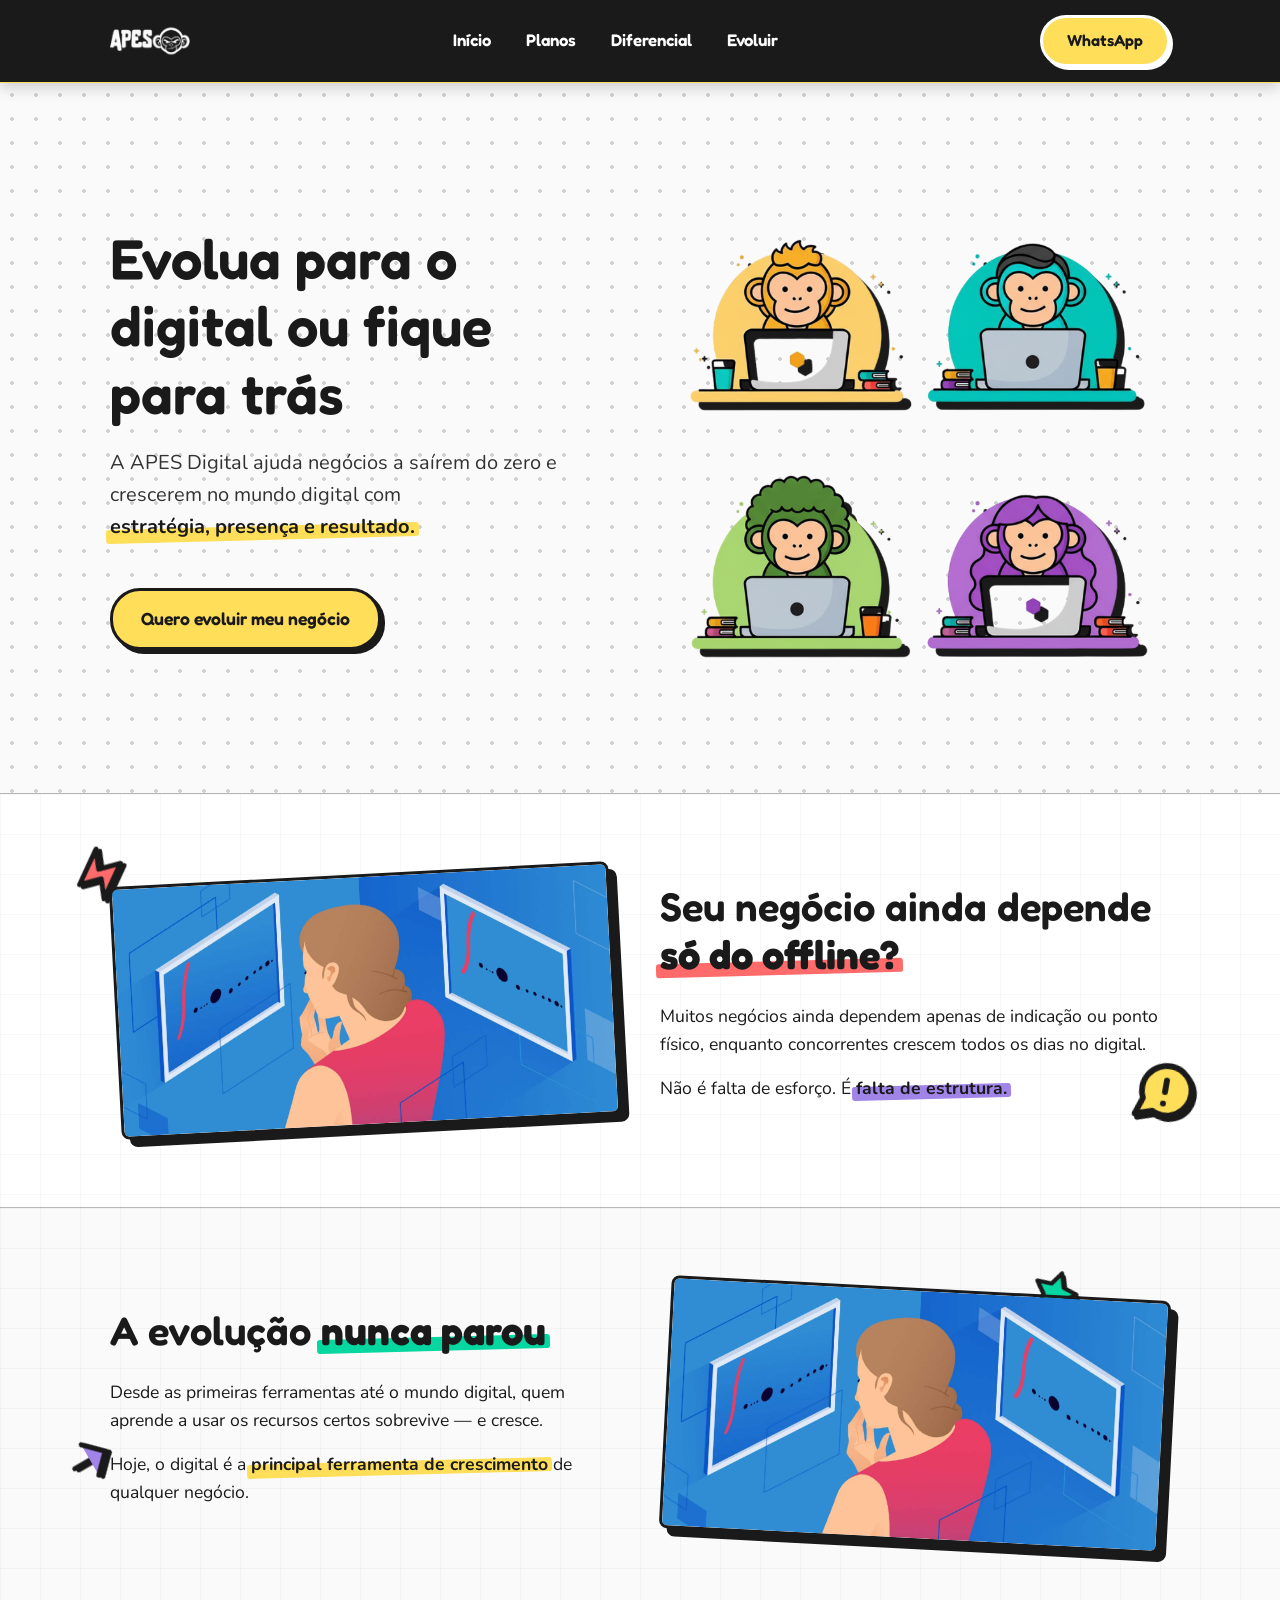
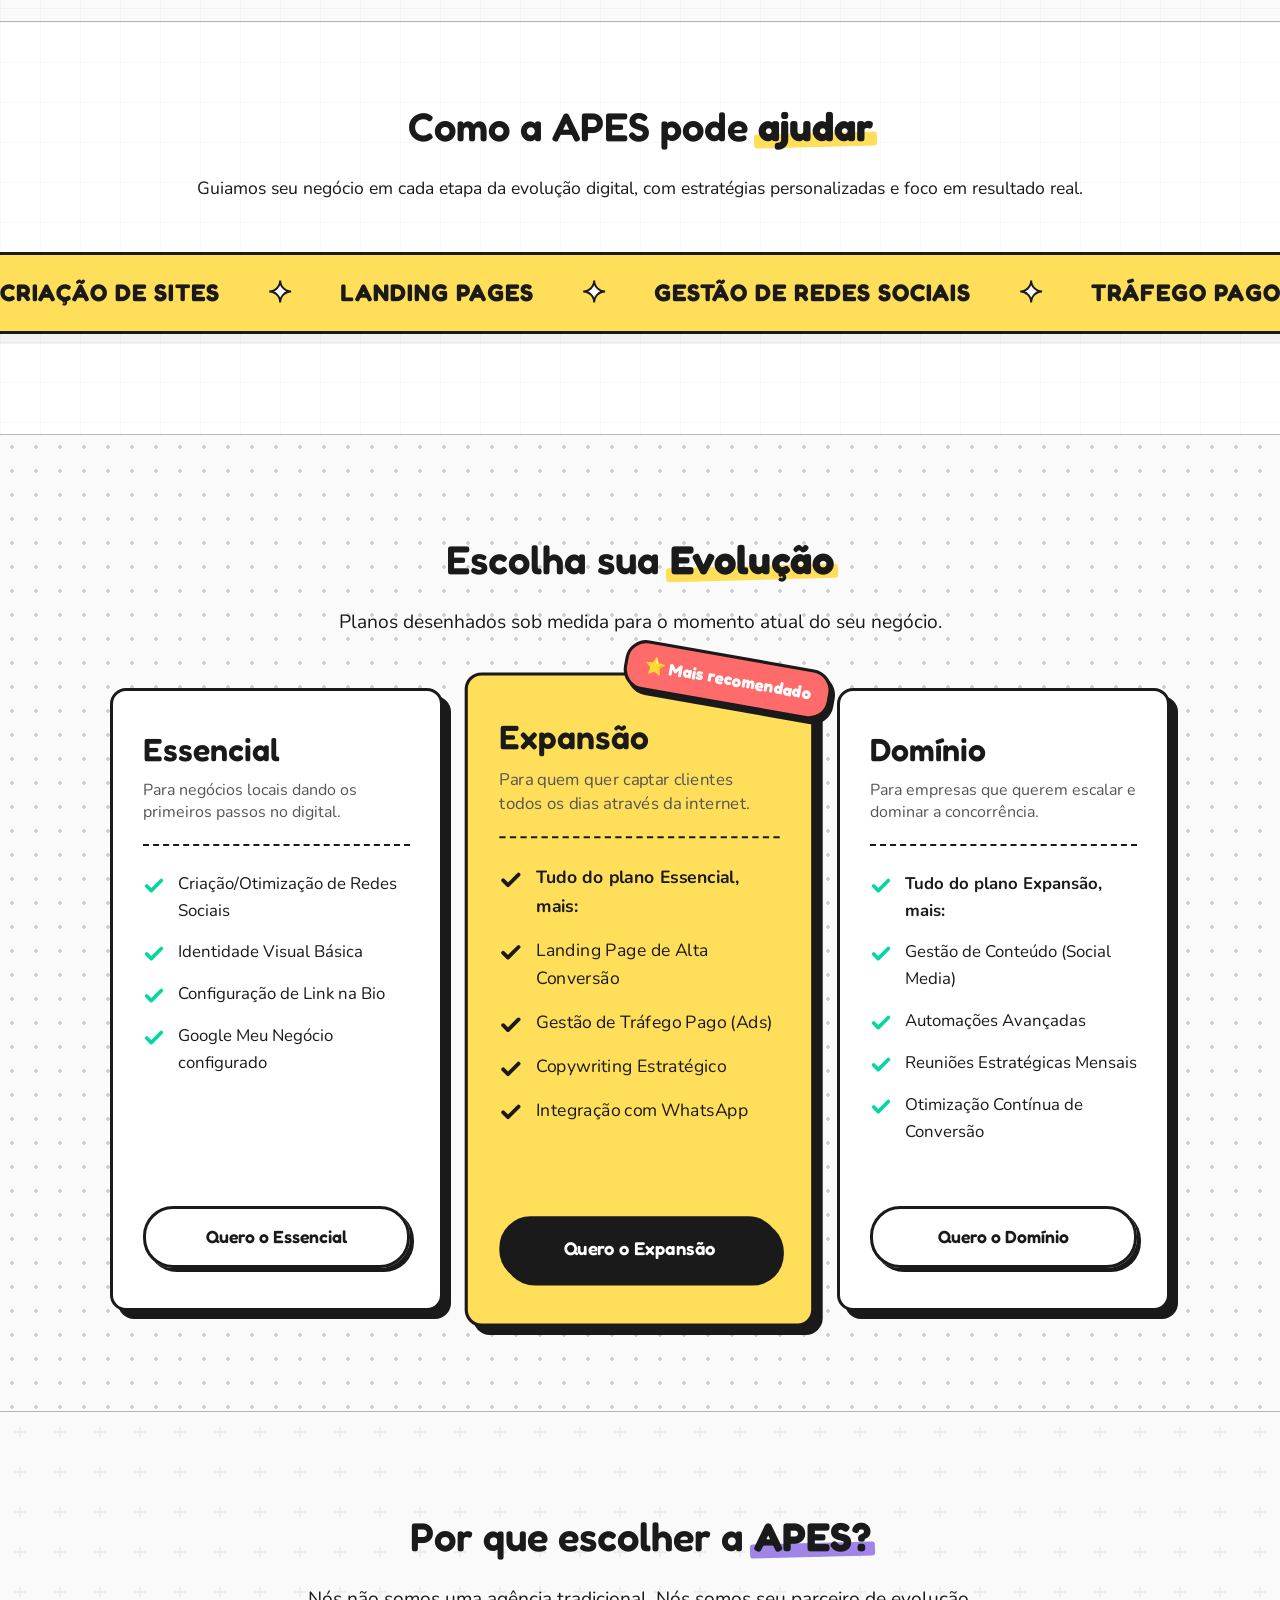
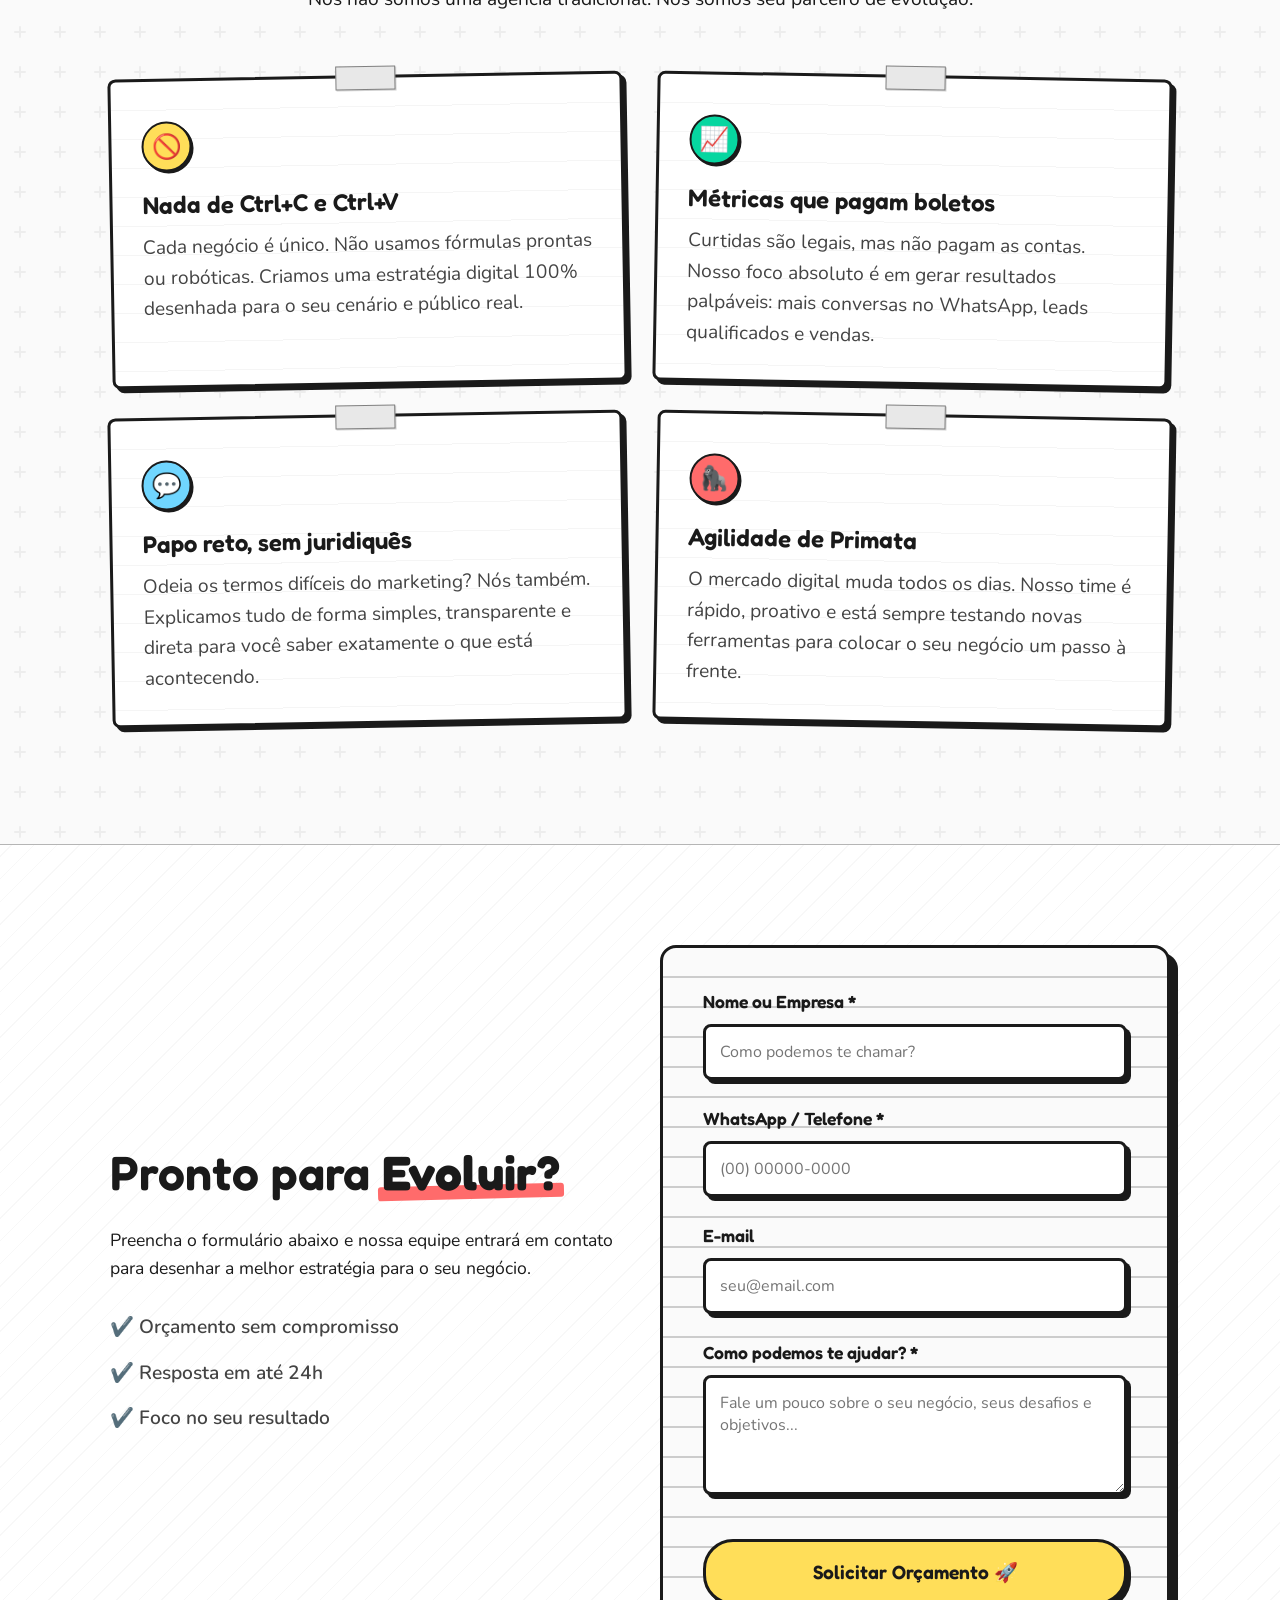
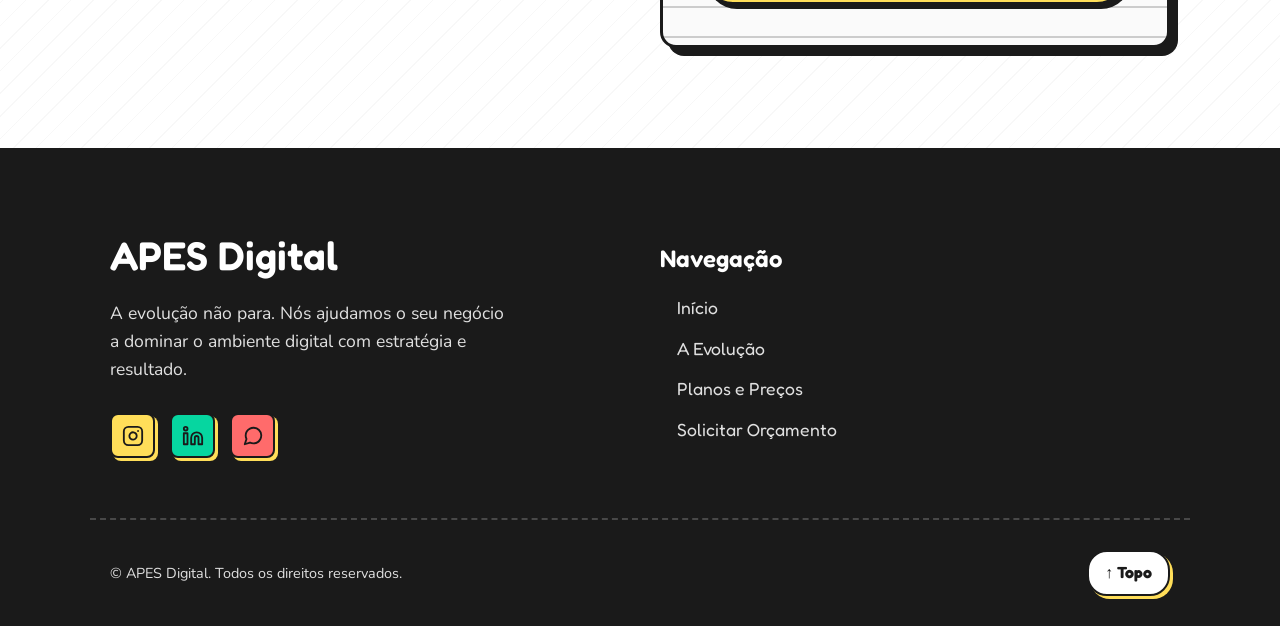
==== commit f56c6c59: "0.4 remodelando o header  integrando o formulario com google sheets e email automatizado" ====
--- a/main.html
+++ b/main.html
@@ -17,12 +17,12 @@
   </head>
 
   <body>
-    <!-- HEADER -->
-    <header id="header">
+    <!-- HEADER (Dark Mode / Estilo Footer) -->
+    <header id="header" class="dark-header">
       <div class="container header-inner">
         <!-- LOGO -->
         <a href="#" class="logo">
-          <img src="src/img/logo-header.png" alt="APES Digital" class="logo-img" />
+          <img src="src/img/logo-header.png" alt="APES Digital" class="logo-img logo-invert" />
           <span class="sr-only">APES Digital</span>
         </a>
 
@@ -30,23 +30,16 @@
         <nav aria-label="Menu principal" class="desktop-nav">
           <ul class="nav-links">
             <li><a href="#hero">Início</a></li>
-            <li><a href="#conceito">Evolução</a></li>
             <li><a href="#pacotes">Planos</a></li>
-            <li><a href="#diferencial">Por que nós?</a></li>
+            <li><a href="#diferencial">Diferencial</a></li>
+            <li><a href="#contato">Evoluir</a></li>
           </ul>
         </nav>
 
         <!-- AÇÕES (Tema + Botão WhatsApp) -->
         <div class="header-actions">
-          <!-- Botão Modo Escuro (Placeholder para o JS futuro) -->
-          <button id="theme-toggle" class="btn-icon" aria-label="Alternar modo escuro" title="Modo Escuro">
-            <!-- Ícone SVG de Lua com traços grossos -->
-            <svg width="22" height="22" viewBox="0 0 24 24" fill="none" stroke="currentColor" stroke-width="2.5" stroke-linecap="round" stroke-linejoin="round">
-              <path d="M21 12.79A9 9 0 1 1 11.21 3 7 7 0 0 0 21 12.79z"></path>
-            </svg>
-          </button>
-
-          <a href="#contato" class="btn btn-primary">WhatsApp</a>
+          <!-- Botão WhatsApp -->
+          <a href="https://wa.me/seunumeroaqui" class="btn btn-primary header-btn-wa" target="_blank">WhatsApp</a>
         </div>
       </div>
     </header>
@@ -104,7 +97,7 @@
           <div class="section-img-container reveal delay-1">
             <!-- PICTURE para o JPG: Telas grandes e pequenas -->
             <picture>
-              <source media="(min-width: 768px)" srcset="src/img/conceito-large.jpg">
+              <source media="(min-width: 768px)" srcset="src/img/teste.jpg">
               <img src="src/img/conceito-small.jpg" alt="Evolução humana para o digital" class="sketch-img rotate-right" />
             </picture>
           </div>
@@ -273,6 +266,11 @@
           <!-- Formulário da Direita -->
           <div class="contato-form-container reveal delay-1">
             <form id="orcamento-form" class="sketch-form">
+              <!-- HONEYPOT (Isca Anti-Spam Oculta) -->
+              <div class="honey-field" aria-hidden="true">
+                <label for="website-url">Se você for humano, deixe este campo em branco:</label>
+                <input type="text" id="website-url" name="website-url" tabindex="-1" autocomplete="off">
+              </div>
               <!-- Nome -->
               <div class="form-group">
                 <label for="nome">Nome ou Empresa *</label>
--- a/src/css/style.css
+++ b/src/css/style.css
@@ -18,6 +18,8 @@
   /* Bordas e Estilo Hand-Drawn */
   --border-color: #1A1A1A;
   --border-width: 3px;
+  --border-width-sections:1.5px;
+  --border-color-sections:#1a1a1a4f;
   --border-radius-btn: 30px; 
   --border-radius-card: 16px;
   
@@ -105,6 +107,8 @@
   );
 }
 
+
+
 /* =========================================
    2. RESETS E CONFIGURAÇÕES GERAIS
    ========================================= */
@@ -263,16 +267,16 @@
 }
 
 /* =========================================
-   7. HEADER E NAVEGAÇÃO REFINADOS
-   ========================================= */
-#header {
+   7. HEADER E NAVEGAÇÃO (MOLDURA ESCURA)
+   ========================================= */
+#header.dark-header {
   padding: 15px 0;
-  border-bottom: var(--border-width) solid var(--border-color);
-  background-color: var(--white);
+  background-color: var(--text-color); /* Fundo escuro */
+  border-bottom: 1.5px solid var(--primary-color); 
   position: sticky;
   top: 0;
   z-index: 100;
-  box-shadow: 0 4px 0 rgba(26, 26, 26, 0.05); /* Sombra suave para separar o header da página */
+  box-shadow: 0 4px 15px rgba(0, 0, 0, 0.2);
 }
 
 .header-inner {
@@ -281,72 +285,31 @@
   align-items: center;
 }
 
-.logo-img {
-  height: 40px;
-  width: auto;
-  display: block;
-}
-
-/* Container do link da Logo */
-.logo {
-  position: relative;
-  display: inline-flex;
-  align-items: center;
-  z-index: 1; /* Cria um contexto de empilhamento para a imagem ficar na frente */
-  text-decoration: none;
-}
-
-/* Imagem da Logo precisa ficar na frente do risco */
+/* Inverte a cor da logo para branco (se ela for preta) */
+.logo-invert { filter: invert(1)}
+
 .logo-img {
   height: 40px; 
   width: auto;
   display: block;
   position: relative;
-  z-index: 2; /* Fica acima da animação (z-index: 0) */
+  z-index: 2;
   transition: transform 0.2s ease;
 }
 
-/* Efeito de marca-texto atrás da logo */
-.logo::after {
-  content: '';
-  position: absolute;
-  /* Ajuste o 'bottom' e o 'height' dependendo do formato da sua logo */
-  bottom: 0px; 
-  left: -5%; /* Começa um pouquinho antes da logo */
-  width: 110%; /* Termina um pouquinho depois da logo */
-  height: 10px; /* Espessura do risco do marca-texto */
-  background-color: var(--primary-color); /* Amarelo vibrante */
-  z-index: 0; /* Fica atrás da imagem */
-  border-radius: 8px;
-  transform: scaleX(0); /* Escondido por padrão */
-  transform-origin: left; /* A animação começa da esquerda para a direita */
-  transition: transform 0.4s cubic-bezier(0.175, 0.885, 0.32, 1.275);
-}
-
-/* Quando passa o mouse na logo */
-.logo:hover::after {
-  transform: scaleX(1);
-}
-
-/* Efeito extra: a logo dá um leve "pulo" pra frente */
-.logo:hover .logo-img {
-  transform: translateY(-2px);
-}
-
-/* Links de Navegação */
-.desktop-nav {
-  display: flex;
-}
+/* ==== NAVEGAÇÃO (NAV) ==== */
+.desktop-nav { display: flex; }
 
 .nav-links {
   display: flex;
-  gap: 30px;
+  gap: 25px;
   align-items: center;
 }
 
 .nav-links a {
+  color: var(--white);
   font-family: var(--font-headings);
-  font-size: 1.1rem;
+  font-size: 1.05rem;
   font-weight: 600;
   position: relative;
   z-index: 1;
@@ -354,7 +317,7 @@
   transition: color 0.2s ease;
 }
 
-/* Efeito "Marca-texto" usando as novas cores */
+/* Risco do marca-texto Amarelo nos links */
 .nav-links a::after {
   content: '';
   position: absolute;
@@ -362,57 +325,43 @@
   left: 0;
   width: 100%;
   height: 8px;
-  background-color: var(--highlight-color); /* Usa o azul claro */
+  background-color: var(--accent-color); 
   z-index: -1;
   border-radius: 4px;
-  transform: scaleX(0); /* Escondido por padrão */
+  transform: scaleX(0);
   transform-origin: left;
   transition: transform 0.3s cubic-bezier(0.175, 0.885, 0.32, 1.275);
 }
 
-.nav-links a:hover::after {
-  transform: scaleX(1); /* Anima como se alguém passasse a caneta */
-}
-
-/* Área de Ações (Botões da direita) */
+.nav-links a:hover::after { transform: scaleX(1); }
+
+
+
+/* ==== AÇÕES (DIREITA) ==== */
 .header-actions {
   display: flex;
   align-items: center;
   gap: 15px;
 }
 
-.header-actions .btn {
+/* Botão WhatsApp no Dark Header */
+.header-btn-wa {
   margin-top: 0;
   padding: 10px 24px;
   font-size: 1rem;
-}
-
-/* Botão Ícone Circular (Tema) */
-.btn-icon {
-  width: 44px;
-  height: 44px;
-  border-radius: 50%;
-  border: var(--border-width) solid var(--border-color);
-  background-color: var(--secondary-color); /* Lilás vibrante */
-  color: var(--text-color);
-  display: flex;
-  justify-content: center;
-  align-items: center;
-  cursor: pointer;
-  box-shadow: 3px 3px 0px var(--border-color); /* Sombra redonda de desenho */
-  transition: all 0.2s ease;
-}
-
-.btn-icon:hover {
+  border-color: var(--white);
+  box-shadow: 3px 3px 0px var(--white);
+}
+
+.header-btn-wa:hover {
+  box-shadow: 1px 1px 0px #333;
+  border-color: #333;
   transform: translate(2px, 2px);
-  box-shadow: 1px 1px 0px var(--border-color);
-}
-
-/* Ajuste Responsivo do Header */
-@media (max-width: 900px) {
-  .desktop-nav {
-    display: none; /* Esconde menu texto no mobile por enquanto */
-  }
+}
+
+/* Responsividade */
+@media (max-width: 950px) {
+  .desktop-nav { display: none; }
 }
 
 /* =========================================
@@ -425,7 +374,7 @@
   /* Efeito "Caderno de Esboço" (Pontilhados no fundo) */
   background-image: radial-gradient(#d1d1d1 2px, transparent 2px);
   background-size: 24px 24px; /* Distância entre os pontinhos */
-  border-bottom: var(--border-width) solid var(--border-color);
+  border-bottom: var(--border-width-sections) solid var(--border-color-sections);
 }
 
 #hero h2 {
@@ -445,18 +394,16 @@
 /* O Problema volta para o fundo branco para contrastar com o Hero (que tem pontinhos) */
 #problema {
   background-color: var(--white);
-  border-bottom: var(--border-width) solid var(--border-color);
-}
+  border-bottom: var(--border-width-sections) solid var(--border-color-sections);}
 
 /* O Conceito usa o fundo Off-white, criando um efeito de listras horizontais grandes no site */
 #conceito {
   background-color: var(--bg-color);
-  border-bottom: var(--border-width) solid var(--border-color);
+  border-bottom: var(--border-width-sections) solid var(--border-color-sections);
 }
 
 /* =========================================
    10. ADESIVOS DE FUNDO (ESTILO WHATSAPP)
-   - Feitos com SVG Inline para ser 100% leve
    ========================================= */
 
 /* Prepara os containers para segurar os adesivos */
@@ -588,7 +535,7 @@
 #solucao {
   background-color: var(--white);
   padding: 80px 0 100px 0; /* Mais espaço embaixo para caber a faixa torta */
-  border-bottom: var(--border-width) solid var(--border-color);
+  border-bottom: var(--border-width-sections) solid var(--border-color-sections);
 }
 
 #solucao .container {
@@ -660,8 +607,7 @@
 #pacotes {
   background-color: var(--bg-color);
   padding: 100px 0;
-  border-bottom: var(--border-width) solid var(--border-color);
-  /* Adiciona a malha de caderninho novamente para os planos de fundo */
+  border-bottom: var(--border-width-sections) solid var(--border-color-sections);
   background-image: radial-gradient(#d1d1d1 2px, transparent 2px);
   background-size: 24px 24px;
 }
@@ -818,7 +764,7 @@
 #diferencial {
   background-color: var(--bg-color); /* Fundo bege claro do site para dar contraste com os cards brancos */
   padding: 100px 0;
-  border-bottom: var(--border-width) solid var(--border-color);
+  border-bottom: var(--border-width-sections) solid var(--border-color-sections);
 }
 
 #diferencial p {
@@ -928,6 +874,16 @@
   padding: 100px 0;
 }
 
+.honey-field {
+  /* Não usamos display: none pois alguns robôs espertos detectam isso.
+     Em vez disso, jogamos o campo para fora do planeta Terra invisível. */
+  position: absolute;
+  left: -9999px;
+  top: -9999px;
+  opacity: 0;
+  z-index: -1;
+}
+
 .contato-text h2 {
   font-size: 3rem;
 }
